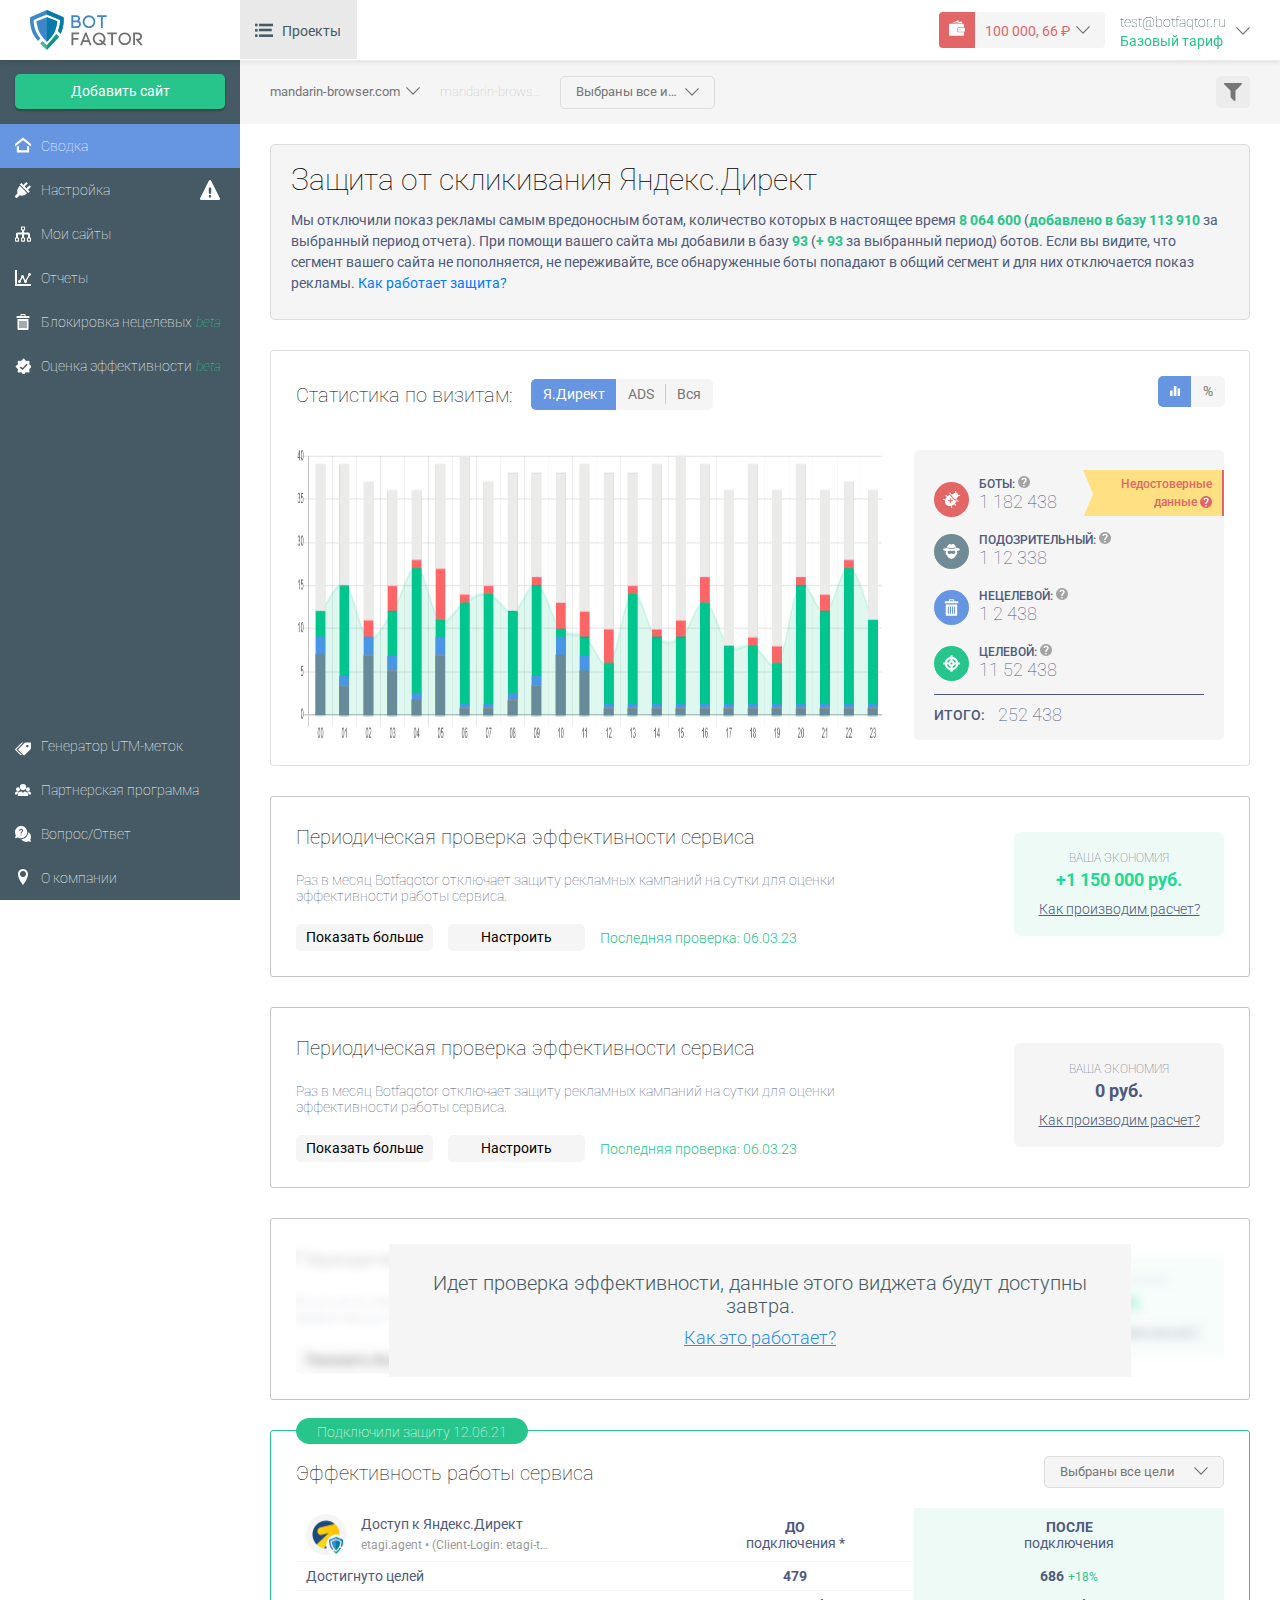
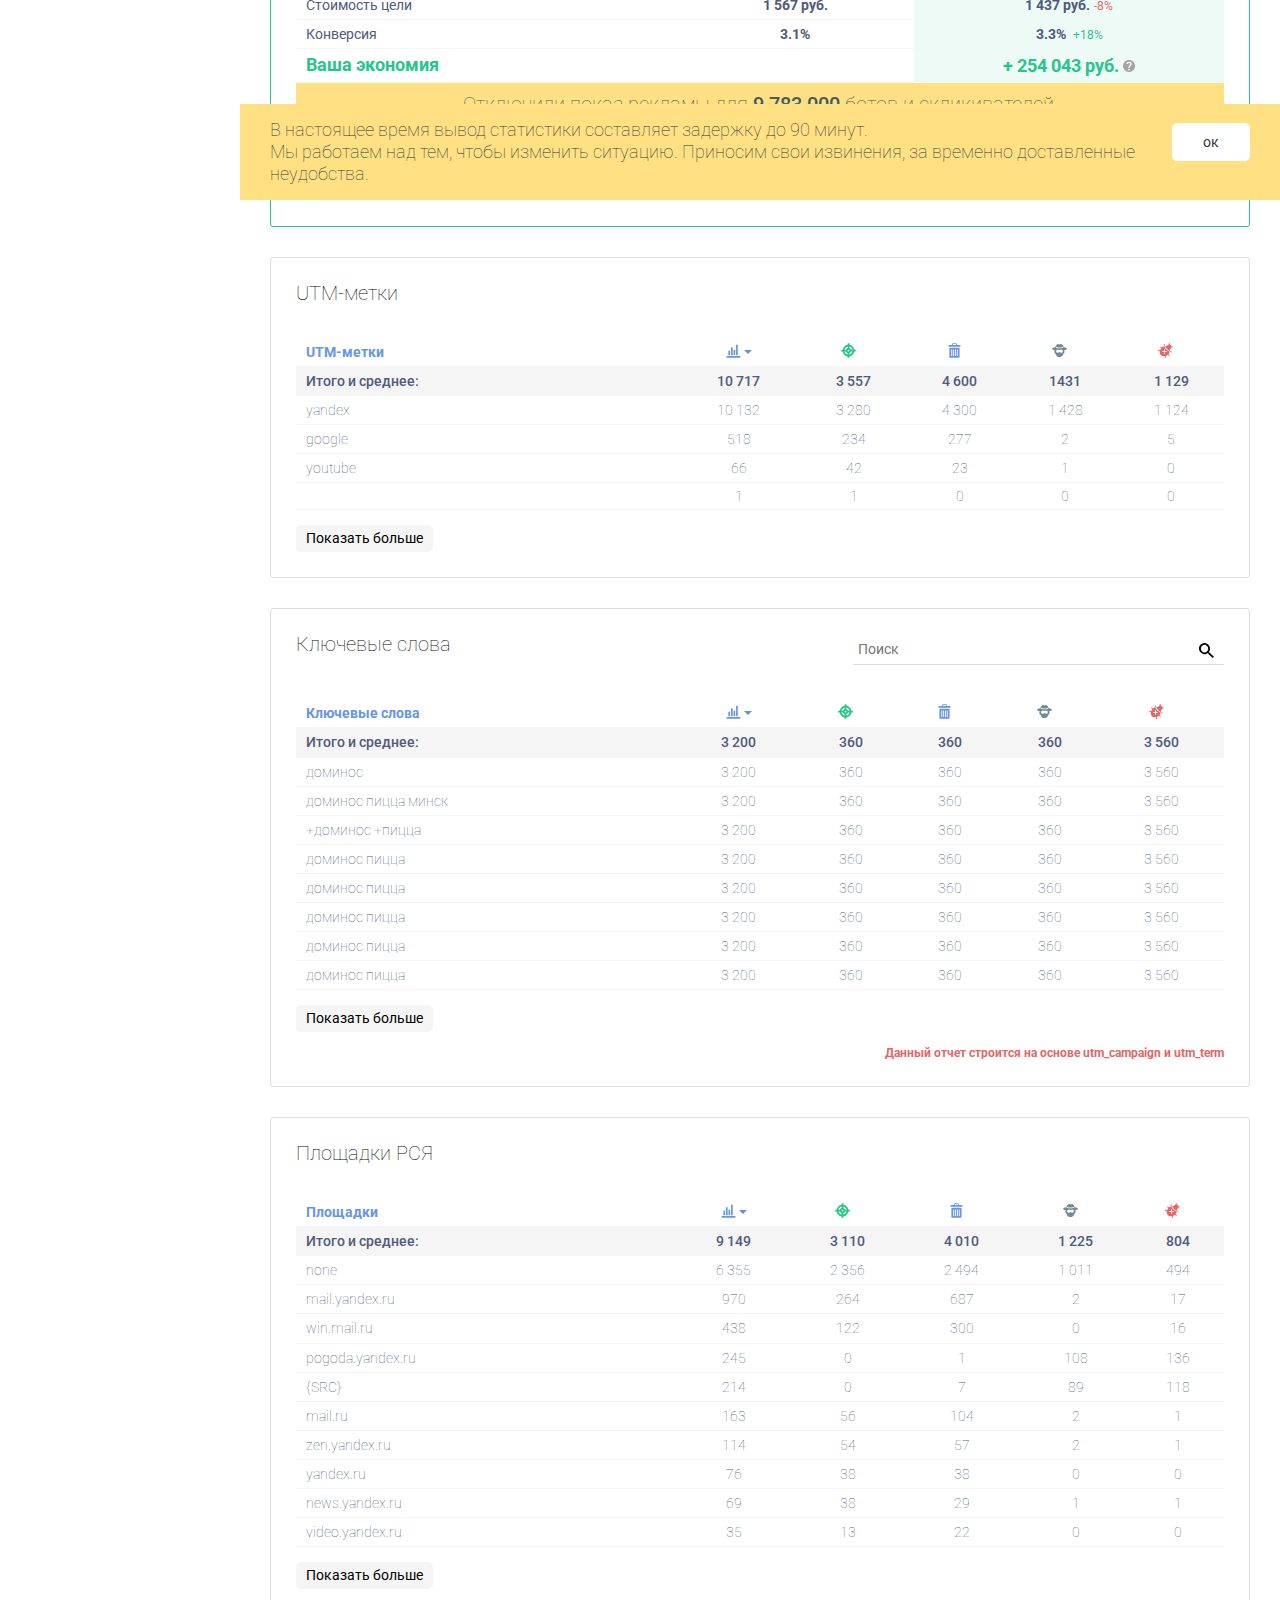
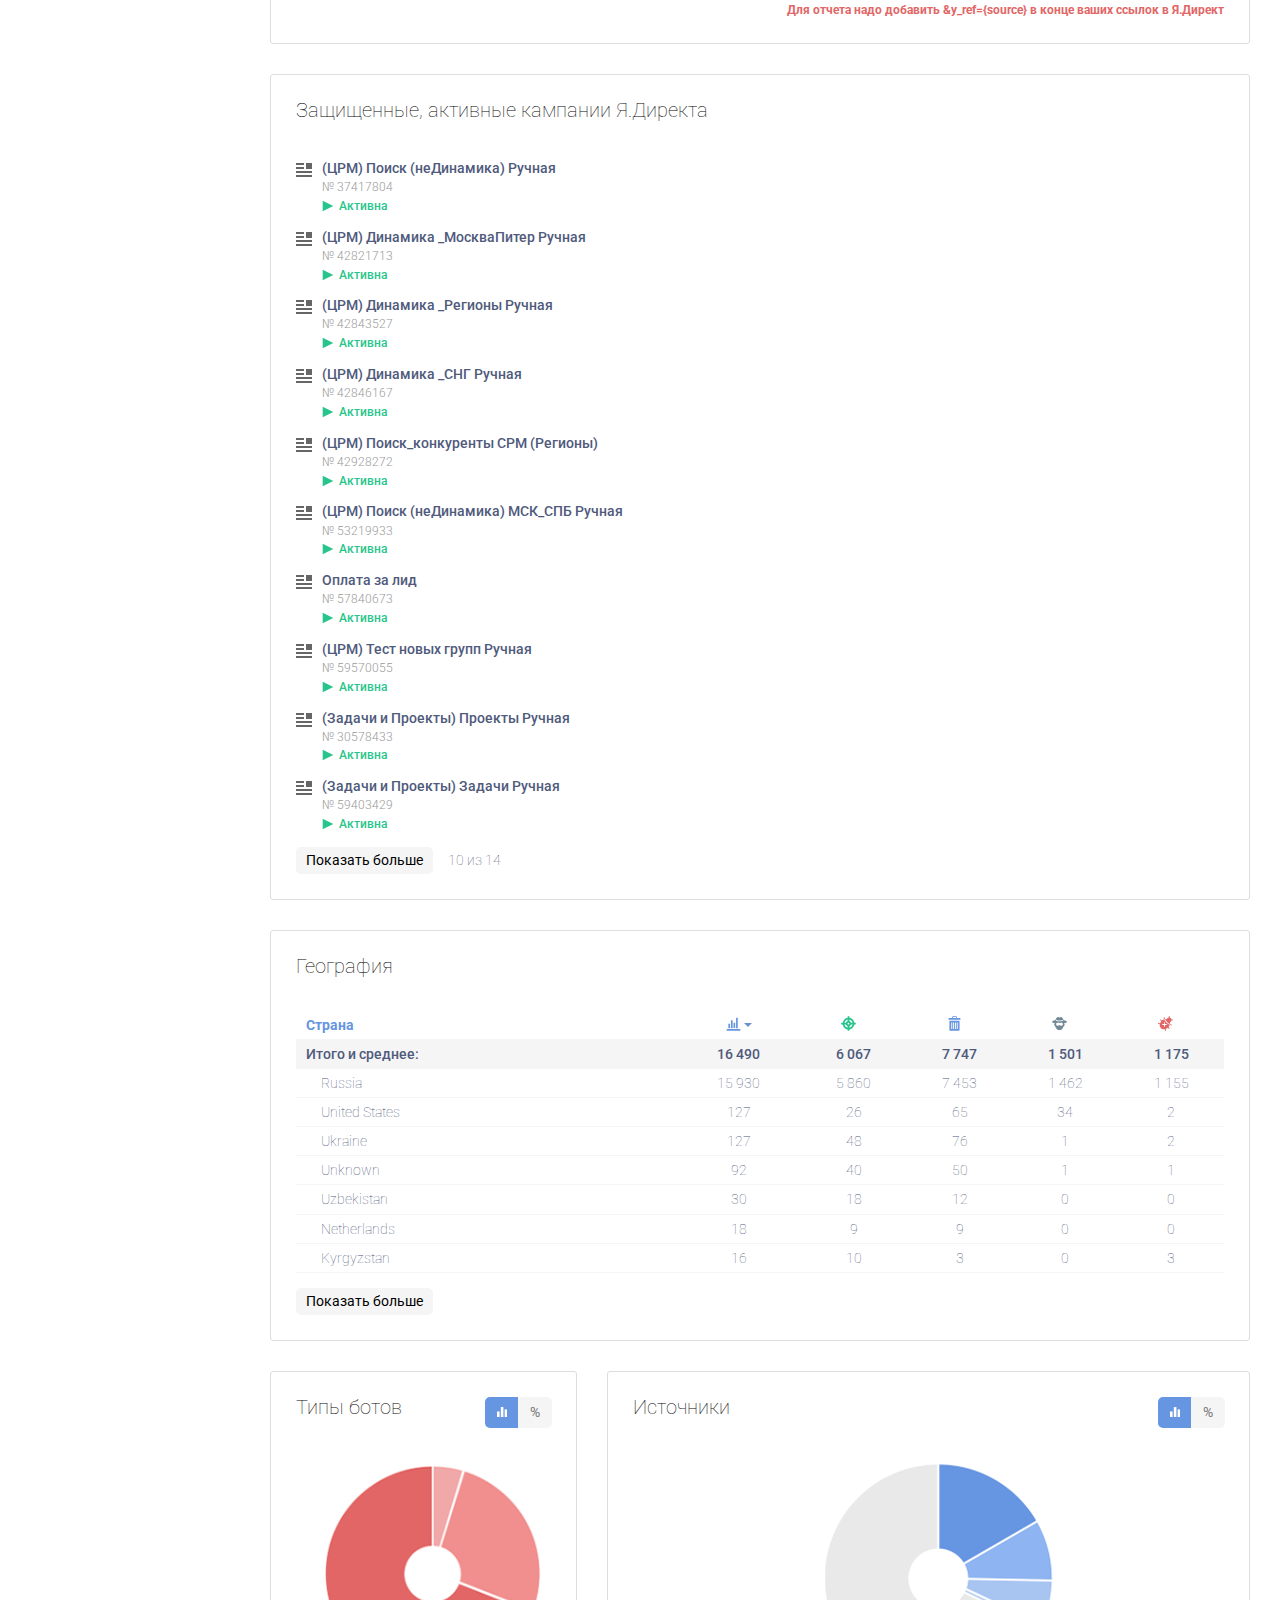
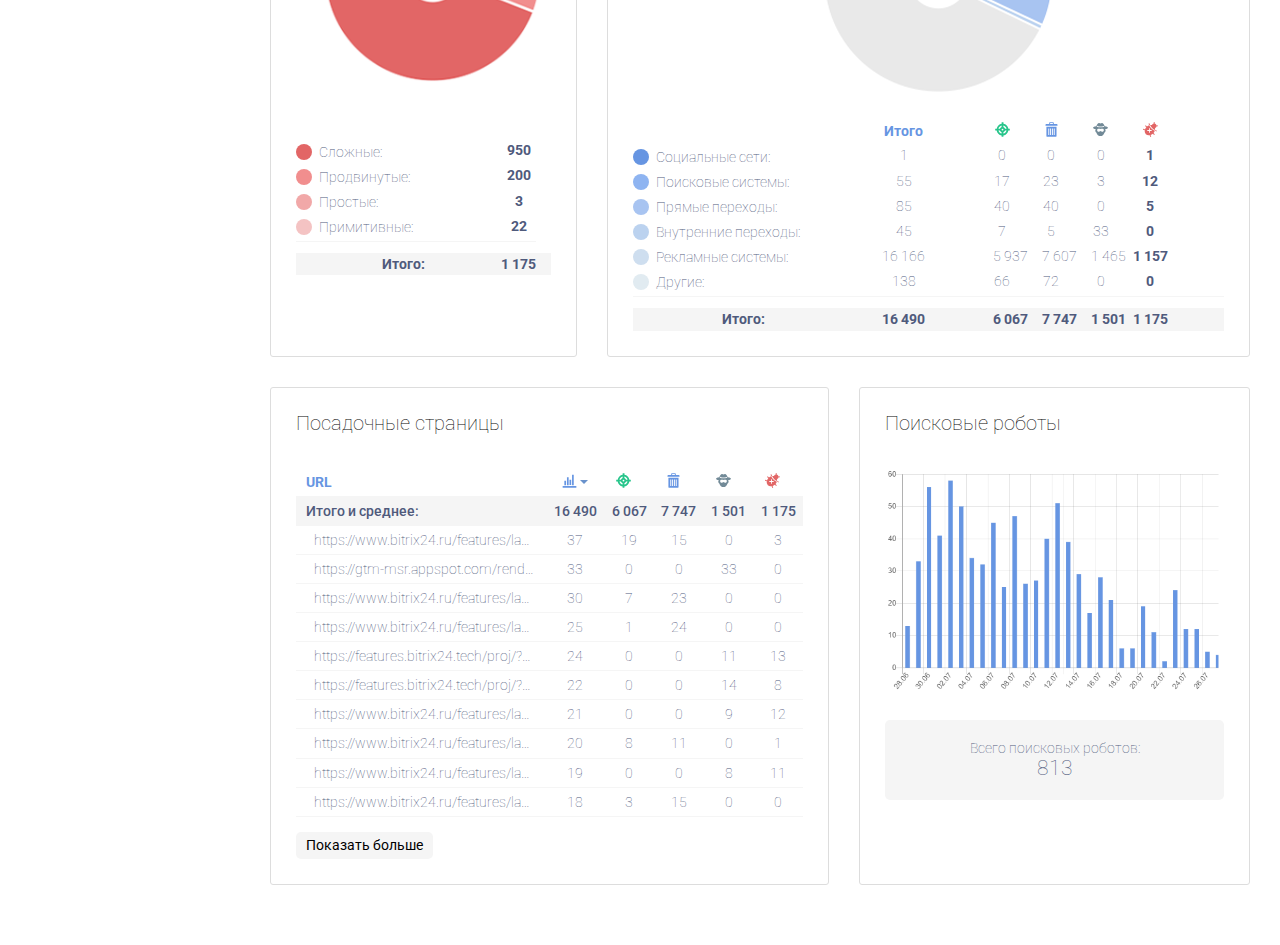
==== direct-metrica/index.html @ 51547d16 "first commit" ====
<!DOCTYPE html>
<html lang="ru">

<head>
    <meta charset="UTF-8">
    <meta name="viewport" content="width=device-width, initial-scale=1.0">
    <link rel="icon" type="image/x-icon" href="favicon.ico">
    <meta http-equiv="X-UA-Compatible" content="ie=edge">
    <title>botfaqtor.ru profile</title>
    <link rel="stylesheet" href="../css/bootstrap-grid.css">
    <link rel="stylesheet" href="../css/style.css">
</head>

<body>
    <!--header start-->
    <header class="profile">
        <div class="logo-brand-profile">
            <a href="index.html"><img src="../img/brand_botfaqtor.svg" alt="" class="img-fluid"></a>
        </div>
        <div class="nav-proj">
            <div class="mobi-nav-proj">
                <i class="ico-list"></i>
                <span>Проекты</span>
            </div>
            <ul class="items-proj">
                <li>
                    <a href="">
                        <img src="../img/blocking_blue.svg">
                        <span>Антибот для сайта</span>
                    </a>
                </li>
                <li class="active">
                    <a href="">
                        <img src="../img/direct_blue.svg">
                        <span>Защита Яндекс.Директ</span>
                    </a>
                </li>
                <li>
                    <a href="">
                        <img src="../img/ads_blue.svg">
                        <span>Защита Google Ads</span>
                    </a>
                </li>
                <li>
                    <a href="">
                        <img src="../img/link_blue.svg">
                        <span>Сокращение ссылок</span>
                    </a>
                </li>
                <li>
                    <a href="">
                        <img src="../img/antibanner_blue.svg">
                        <span>Защита баннера</span>
                    </a>
                </li>
            </ul>
        </div>
        <!-- 
<div class="action">
<span class="btn btn-transparent" style="text-transform: capitalize;"><i class="ico-person"></i>Войти</span>
<span class="btn btn-primary" style="text-transform: capitalize;">Регистрация</span>
</div>
-->
        <div class="block-balance-col none-balance">
            <div class="balance-content">
                <div class="ico-wallet"></div>
                <div class="sum-balance"><span>100 000, 66</span> ₽</div>
                <span class="ico-down-arr"></span>
            </div>
            <ul class="dropdown-content">
                <div class="popup_tail"></div>
                <li class="item-list">Пополнить счет</li>
                <li class="item-list">История операций</li>

                <li class="auto-pay-block">
                    <div class="row">
                        <div class="col">Автоплатёж <span class="text-red">выключен</span></div>
                        <div class="col"><button class="btn">Настроить</button></div>
                    </div>
                </li>
            </ul>
        </div>
        <div class="login-container d-inline-flex">
            <div class="login-container__info">
                <div class="person-content">
                    <span class="login">test@botfaqtor.ru</span>
                    <span class="balance">Базовый тариф
                    </span>
                </div>
                <span class="ico-down-arr"></span>
            </div>
            <ul class="dropdown-content">
                <div class="popup_tail"></div>
                <li class="item-list">Настройки</li>
                <li class="item-list">Выйти</li>
            </ul>
        </div>
        <div class="burg-menu">
            <span class="icon-hidden-menu"></span>
        </div>

    </header>
    <!--header end-->

    <!--sidebar start-->
    <div class="sidebar">

        <button class="btn-prof btn-green add-site">Добавить сайт</button>
        <div class="sidebar-menu-accordion">
            <ul>
                <li class="active">
                    <a href="index.html"><i class="ico8pl"></i>Сводка</a>
                </li>
                <li>
                    <a href="install_script.html"><i class="ico9pl"></i>Настройка <span class="menu-alert">
                            <i class="warn"></i>
                        </span></a>
                </li>
                <li>
                    <a href="mysites.html"><i class="ico10pl"></i>Мои сайты</a>
                </li>
                <li>
                    <a href="javascript: void(0);">
                        <i class="ico11pl"></i>Отчеты </a>
                    <ul class="sub-menu">
                        <li>
                            <a href="/direct/keywords/3861">
                                <i class="ico18pl"></i>Ключевые слова
                            </a>
                        </li>
                        <li>
                            <a href="/direct/platforms/3861">
                                <i class="ico17pl"></i>Площадки РСЯ <del> beta</del>
                            </a>
                        </li>

                        <li>
                            <a href="/direct/utmtags/3861">
                                <i class="ico13pl"></i>UTM-метки
                            </a>
                        </li>

                        <li>
                            <a href="/direct/sources/3861">
                                <i class="ico0pl"></i>Источники
                            </a>
                        </li>
                        <li>
                            <a href="/direct/typeofbots/3861">
                                <i class="ico1pl"></i>Типы ботов
                            </a>
                        </li>
                        <li>
                            <a href="/direct/landingpages/3861">
                                <i class="ico2pl"></i>Посадочные страницы
                            </a>
                        </li>
                        <li>
                            <a href="/direct/geography/3861">
                                <i class="ico3pl"></i>География
                            </a>
                        </li>
                    </ul>
                </li>
                <li>
                    <a href="/direct/untargeted-block/3583"><i class="inappr"></i>Блокировка нецелевых <del>
                            beta</del></a>
                </li>
                <li>
                    <a href=""><i class="convers"></i>Оценка эффективности <del>
                            beta</del></a>
                </li>
            </ul>
        </div>
        <div class="sidebar-menu-accordion pos-bottom">
            <ul>
                <li>
                    <a href=""><i class="ico13pl"></i>Генератор UTM-меток</a>
                </li>
                <li>
                    <a href="https://affiliate-program.botfaqtor.ru/">
                        <i class="ico16pl"></i>Партнерская программа</a>
                </li>
                <li>
                    <a href=""><i class="ico20pl"></i>Вопрос/Ответ</a>
                </li>
                <li>
                    <a href="contacts.html"><i class="ico6pl"></i>О компании</a>
                </li>
            </ul>
        </div>
    </div>
    <!--sidebar end-->

    <!--content start-->
    <div class="content">
        <div class="b-page__counter">
            <div class="container-filter">
                <div class="filter-toolbar">
                    <div class="site-web">
                        <div class="dropdown sitename">
                            <button class="dropbtn">
                                <span class="hidden-inp">
                                    mandarin-browser.com
                                </span>
                                <span class="ico-down-arr"></span>
                                <span class="tooltip tooltip-filter-right" data-balloon-length="medium"
                                    data-balloon-pos="down" data-balloon="Выберите страницу"><i
                                        class="ico-tips"></i></span>
                            </button>
                            <div class="popup_tail"></div>
                            <ul class="dropdown-content">
                                <li class="dropdown-search">
                                    <div class="form-control search-table">
                                        <input class="form-item" name="input-site" value="" type="text"
                                            placeholder="Поиск">
                                        <span class="icon-search"></span>
                                    </div>
                                </li>
                                <li class="item-list"><span class="filtrable"><label></label><img alt=""
                                            src="https://s2.googleusercontent.com/s2/favicons?domain_url=http://fotosuvenir46.ru/posuda/tarelki/tarelka-d-20-sm-kajomka-mramor">
                                        http://liveinternet.com</span></li>
                                <li class="item-list"><span class="filtrable"><label></label><img alt=""
                                            src="https://s2.googleusercontent.com/s2/favicons?domain_url=http://fotosuvenir46.ru/posuda/tarelki/tarelka-d-20-sm-kajomka-mramor">
                                        http://liveinternet.com</span></li>
                                <li class="item-list"><span class="filtrable"><label></label><img alt=""
                                            src="https://s2.googleusercontent.com/s2/favicons?domain_url=http://fotosuvenir46.ru/posuda/tarelki/tarelka-d-20-sm-kajomka-mramor">
                                        http://liveinternet.com</span></li>
                                <li class="item-list"><span class="filtrable"><label></label><img alt=""
                                            src="https://s2.googleusercontent.com/s2/favicons?domain_url=http://fotosuvenir46.ru/posuda/tarelki/tarelka-d-20-sm-kajomka-mramor">http://liveinternet.com</span>
                                </li>
                                <li class="item-list"><span class="filtrable"><label></label><img alt=""
                                            src="https://s2.googleusercontent.com/s2/favicons?domain_url=http://fotosuvenir46.ru/posuda/tarelki/tarelka-d-20-sm-kajomka-mramor">
                                        http://liveinternet.com</span></li>
                                <li class="item-list"><span class="filtrable"><label></label><img alt=""
                                            src="https://s2.googleusercontent.com/s2/favicons?domain_url=http://fotosuvenir46.ru/posuda/tarelki/tarelka-d-20-sm-kajomka-mramor">
                                        http://liveinternet.com</span></li>
                                <li class="item-list"><span class="filtrable"><label></label><img alt=""
                                            src="https://s2.googleusercontent.com/s2/favicons?domain_url=http://fotosuvenir46.ru/posuda/tarelki/tarelka-d-20-sm-kajomka-mramor">
                                        http://liveinternet.com</span></li>
                                <li class="item-list"><span class="filtrable"><label></label><img alt=""
                                            src="https://s2.googleusercontent.com/s2/favicons?domain_url=http://fotosuvenir46.ru/posuda/tarelki/tarelka-d-20-sm-kajomka-mramor">http://liveinternet.com</span>
                                </li>
                                <li class="item-list"><span class="filtrable"><label></label><img alt=""
                                            src="https://s2.googleusercontent.com/s2/favicons?domain_url=http://fotosuvenir46.ru/posuda/tarelki/tarelka-d-20-sm-kajomka-mramor">http://liveinternet.com</span>
                                </li>
                                <li class="item-list"><span class="filtrable"><label></label><img alt=""
                                            src="https://s2.googleusercontent.com/s2/favicons?domain_url=http://fotosuvenir46.ru/posuda/tarelki/tarelka-d-20-sm-kajomka-mramor">http://liveinternet.com</span>
                                </li>
                                <li class="item-list"><span class="filtrable"><label></label><img alt=""
                                            src="https://s2.googleusercontent.com/s2/favicons?domain_url=http://fotosuvenir46.ru/posuda/tarelki/tarelka-d-20-sm-kajomka-mramor">http://liveinternet.com</span>
                                </li>
                                <li class="preloader-container">
                                    <div class="preloader-css"> <span></span> <span></span> <span></span>
                                        <span></span>
                                        <span></span></div>
                                </li>
                            </ul>
                        </div>
                        <div class="url-site">mandarin-browser.com</div>
                        <div class="dropdown sourcesname">
                            <button class="dropbtn">
                                <span class="hidden-inp">Выбраны все источники</span>
                                <span class="ico-down-arr"></span>
                                <span class="tooltip tooltip-filter-right" data-balloon-length="medium"
                                    data-balloon-pos="down" data-balloon="Выберите источник посещений сайта ботами"><i
                                        class="ico-tips"></i></span>
                            </button>
                            <div class="block_tail">
                                <div class="popup_tail"></div>
                            </div>
                            <ul class="dropdown-content sources-f">
                                <li class="item-list">
                                    <span class="filtrable"
                                        style="align-items: flex-start;display: table-cell; vertical-align: middle;">
                                        <input type="checkbox"><label></label><i
                                            class="ico-sources sor-01"></i>Поисковые
                                        системы
                                    </span>
                                    <span class="count-item">158947</span>
                                </li>
                                <li class="item-list">
                                    <span class="filtrable"
                                        style="align-items: flex-start;display: table-cell; vertical-align: middle;">
                                        <input type="checkbox"><label></label><i class="ico-sources sor-02"></i>Прямые
                                        переходы
                                    </span>
                                    <span class="count-item">54180</span>
                                </li>
                                <li class="item-list">
                                    <span class="filtrable"
                                        style="align-items: flex-start;display: table-cell; vertical-align: middle;">
                                        <input type="checkbox"><label></label><i class="ico-sources sor-03"></i>Другие
                                    </span>
                                    <span class="count-item">32548</span>
                                </li>
                                <li class="item-list">
                                    <span class="filtrable"
                                        style="align-items: flex-start;display: table-cell; vertical-align: middle;">
                                        <input type="checkbox"><label></label><i
                                            class="ico-sources sor-04"></i>Внутренние
                                        переходы
                                    </span>
                                    <span class="count-item">7430</span>
                                </li>
                                <li class="item-list">
                                    <span class="filtrable"
                                        style="align-items: flex-start;display: table-cell; vertical-align: middle;">
                                        <input type="checkbox"><label></label><i
                                            class="ico-sources sor-05"></i>Социальные
                                        сети
                                    </span>
                                    <span class="count-item">123</span>
                                </li>
                            </ul>
                        </div>
                    </div>
                    <div class="site-web-filter">
                        <div class="popup_tail"></div>
                        <div class="dropdown cale-date">
                            <button class="dropbtn-date">
                                <span class="hidden-inp">11.04.18 - 20.04.18</span>
                                <span class="ico-cal"></span>
                                <span class="tooltip tooltip-filter-right" data-balloon-length="medium"
                                    data-balloon-pos="down" data-balloon="Выберите период даты"><i
                                        class="ico-tips"></i></span>
                            </button>
                        </div>
                        <div class="dropdown radio-buttons-wrapper-date">
                            <input type="radio" class="radio-button" name="typeButton1" id="todayButton" checked />
                            <label for="todayButton" style="width:21%;">Сегодня</label>
                            <input type="radio" class="radio-button" name="typeButton1" id="yesterdayButton" />
                            <label for="yesterdayButton" style="width:15%;">Вчера</label>
                            <input type="radio" class="radio-button" name="typeButton1" id="weekButton" />
                            <label for="weekButton" style="width:18%;">Неделя</label>
                            <input type="radio" class="radio-button" name="typeButton1" id="monthButton" />
                            <label for="monthButton" style="width:15%;">Месяц</label>
                            <input type="radio" class="radio-button" name="typeButton1" id="quarterButton" />
                            <label for="quarterButton" style="width:21%;">Квартал</label>
                            <input type="radio" class="radio-button" name="typeButton1" id="yearButton" />
                            <label for="yearButton" style="width:11%;">Год</label>
                            <span class="tooltip tooltip-filter-right" data-balloon-length="medium"
                                data-balloon-pos="down" data-balloon="Выберите за какой период показывать статистику"><i
                                    class="ico-tips"></i></span>
                        </div>
                        <div class="dropdown filter-date">
                            <button class="dropbtn-date">
                                <span class="hidden-inp">Сегодня</span>
                                <span class="ico-down-sd"></span>
                                <span class="tooltip tooltip-filter-right" data-balloon-length="medium"
                                    data-balloon-pos="down" data-balloon="Выберите период показа статистики"><i
                                        class="ico-tips"></i></span>
                            </button>
                            <ul class="dropdown-content sources-f">
                                <li class="item-list active">
                                    <span class="filtrable"
                                        style="align-items: flex-start;display: table-cell; vertical-align: middle;">
                                        Сегодня
                                    </span>
                                </li>
                                <li class="item-list">
                                    <span class="filtrable"
                                        style="align-items: flex-start;display: table-cell; vertical-align: middle;">
                                        Вчера
                                    </span>
                                </li>
                                <li class="item-list">
                                    <span class="filtrable"
                                        style="align-items: flex-start;display: table-cell; vertical-align: middle;">
                                        Неделя
                                    </span>
                                </li>
                                <li class="item-list">
                                    <span class="filtrable"
                                        style="align-items: flex-start;display: table-cell; vertical-align: middle;">
                                        Месяц
                                    </span>
                                </li>
                                <li class="item-list">
                                    <span class="filtrable"
                                        style="align-items: flex-start;display: table-cell; vertical-align: middle;">
                                        Квартал
                                    </span>
                                </li>
                                <li class="item-list">
                                    <span class="filtrable"
                                        style="align-items: flex-start;display: table-cell; vertical-align: middle;">
                                        Год
                                    </span>
                                </li>
                            </ul>
                        </div>
                    </div>
                </div>
            </div>
            <span class="filter-menu"><i class="ico-filter"></i></span>
        </div>
        <div class="container-fluid dashboard">
            <div class="widgets row">
                <div class="col-12">
                    <div class="alert-segment">
                        <h2>Защита от скликивания Яндекс.Директ</h2>
                        <p>Мы отключили показ рекламы самым вредоносным ботам, количество которых в настоящее время <strong numbers="">8&nbsp;064&nbsp;600</strong>
                            (<strong>добавлено в базу</strong> <strong numbers="">113&nbsp;910</strong> за выбранный
                            период отчета). При помощи вашего сайта мы добавили в базу
                            <strong numbers="">93</strong>
                            (<strong>+</strong> <strong numbers="">93</strong> за
                            выбранный период) ботов. Если
                            вы видите, что сегмент вашего сайта не пополняется, не переживайте, все обнаруженные боты попадают в общий сегмент
                            и
                            для
                            них отключается показ рекламы. <a href="https://botfaqtor.ru/blog/docs/how_it_works_yandex/" target="blink">Как
                              работает защита?</a>
                          </p>

                          
                    </div>
                </div>

                <div class="col-12 statistics">
                    <div class="widget-container ">
                        <div class="title-widget">
                            <div class="title-w2">
                                <span class="none-style-link">
                                    <span class="widget-title statS">Статистика по визитам:</span>
                                    <span class="tooltip tooltip-filter-right" data-balloon-length="medium"
                                        data-balloon-pos="down" data-balloon="Статистика трафика"><i
                                            class="ico-tips"></i></span>
                                </span>
                                <div class="radio-buttons-wrapper direct-stat">
                                    <input type="radio" class="radio-button" name="333" value="1" id="button3"
                                        checked="">
                                    <label for="button3">Я.Директ</label>
                                    <input type="radio" class="radio-button" name="333" value="1" id="button3">
                                    <label for="button3">ADS</label>
                                    <input type="radio" class="radio-button" name="333" value="2" id="button4">
                                    <label for="button4">Вся</label>
                                </div>
                            </div>

                            

                            
                            <div class="title-w2 d-flex justify-content-end">
                                <div class="radio-buttons-wrapper">
                                    <input type="radio" class="radio-button" name="radioButtonTest" value="1"
                                        id="button3" checked="">
                                    <label for="button3"><i class="ico-e6"></i></label>
                                    <input type="radio" class="radio-button" name="radioButtonTest" value="2"
                                        id="button4">
                                    <label for="button4">%</label>
                                </div>
                            </div>
                            
                        </div>
                        <div class="row">
                            <div class="col"><img src="../img/graphs_shtack.png" alt="" class="img-fluid"
                                    style="height: 100%;"></div>
                            <div class="col col-legnds">
                                <ul class="legends">

                                    <li class="bots-blocs">
                                        <span class="color-mark red"><i class="ico-bot"></i></span>
                                        <div class="legen-tit">
                                            <div>
                                                <span class="tit">Боты:</span>
                                                <span class="hint-icon__quest"
                                                    data-bem="Боты - это новые боты, которые ранее наш сервис не знал."></span>
                                                <strong>1 182 438</strong>
                                            </div>
                                        </div>
                                    </li>

                                    <li class="bloker-blocs">
                                        <div class="blocks-la info">
                                            <div class="legen-tit">
                                                <div>
                                                    <span class="tit">Недостоверные данные</span>
                                                    <span class="tooltip" data-balloon-length="medium" data-balloon-pos="down" data-balloon="У вас включены блокировки в сервисе «Антибот для сайта». Боты блокируются и добавляются в общий сегмент, для них скрывается показ рекламы, но статистику по всем обнаруженным ботам здесь вы не увидите. Перейдите в «Антибот для сайта» для просмотра статистики по заблокированным ботам."> <span class="hint-icon__quest"></span></span>
                                                </div>
                                            </div>
                                        </div>
                                    </li>

                                    <li>
                                        <span class="color-mark dark-gray"><i class="ico-spy"></i></span>
                                        <div class="legen-tit">
                                            <div>
                                                <span class="tit">Подозрительный:</span>
                                                <span class="hint-icon__quest" data-bem="Подозрительный трафик"></span>
                                                <strong>1 12 338</strong>
                                            </div>

                                        </div>
                                    </li>
                                    <li>
                                        <span class="color-mark blue"><i class="ico-nt"></i></span>
                                        <div class="legen-tit">
                                            <div>
                                                <span class="tit">Нецелевой:</span>
                                                <span class="hint-icon__quest"
                                                    data-bem="Пользователь провел на сайте <10 сек и не произвел никаких целевых действий."></span>
                                                <strong>1 2 438</strong>
                                            </div>
                                        </div>
                                    </li>
                                    <li>
                                        <span class="color-mark green"><i class="ico-ct"></i></span>
                                        <div class="legen-tit">
                                            <div>
                                                <span class="tit">Целевой:</span>
                                                <span class="hint-icon__quest"
                                                    data-bem="Заинтересованные пользователи."></span>
                                                <strong>11 52 438</strong>
                                            </div>

                                        </div>
                                    </li>

                                    <li class="total-stat">
                                        <div><strong>ИТОГО:</strong><strong>252 438</strong></div>
                                    </li>
                                </ul>
                            </div>
                        </div>
                    </div>
                </div>




                <!-- ds-pcheck start -->
                <div class="col-sm-12 col-md-12 strech periodic-check periodic-check--highlight conversion">
                    <div class="widget-container">
                        <div class="ds-pcheck">
                            <div class="ds-pcheck__wrapper">
                                <div class="ds-pcheck__content rotate-phone">
                                    <div class="ds-pcheck__row">
                                        <div class="ds__check-left">
                                            <div class="row title-widget">
                                                <div class="col">
                                                    <a href="#" class="ds-pcheck__title none-style-link">
                                                        <span class="widget-title istocS">
                                                            Периодическая проверка эффективности сервиса
                                                            <span class="tooltip tooltip-filter-right" data-balloon-length="medium"
                                                                data-balloon-pos="down" data-balloon="Периодическая проверка эффективности сервиса"><i
                                                                    class="ico-tips"></i>
                                                            </span>
                                                        </span>
                                                    </a>
                                                </div>
                                            </div>
                                            <div class="ds-pcheck__text">
                                                Раз в месяц Botfaqotor отключает защиту рекламных кампаний на сутки для оценки эффективности работы сервиса.
                                            </div>
                                            <div class="ds-pcheck__group">
                                                <div class="pagination justify-content-start align-items-center">
                                                    <button class="btn-prof btn-sm btn-gray">Показать больше</button>
                                                </div>
                                                <div class="pagination justify-content-start align-items-center">
                                                    <button class="btn-prof btn-sm btn-gray">Настроить</button>
                                                </div>
                                                <div class="ds-pcheck__lastcheck">
                                                    Последняя проверка: 06.03.23
                                                </div>
                                            </div>
                                        </div>
                                        <div class="ds-pcheck__right">
                                            <div class="ds-pcheck__info">
                                                <span>ВАША ЭКОНОМИЯ</span>
                                                <p>+1 150 000 руб.</p>
                                                <a href="#" class="ds-pcheck__how">
                                                    Как производим расчет?
                                                </a>
                                            </div>
                                        </div>
                                    </div>
                                </div>
                            </div>
                            <div class="row">
                                <div class="rotate-block"><img src="../img/rotate.svg" alt=""><span>Для просмотра таблицы
                                    поверните горизонтально ваше устройства</span></div>
                            </div>
                        </div>
                    </div>
                </div>
                <!-- ds-pcheck end -->


                <!-- ds-pcheck start -->
                <div class="col-sm-12 col-md-12 strech periodic-check conversion">
                    <div class="widget-container">
                        <div class="ds-pcheck">
                            <div class="ds-pcheck__wrapper">
                                <div class="ds-pcheck__content rotate-phone">
                                    <div class="ds-pcheck__row">
                                        <div class="ds__check-left">
                                            <div class="row title-widget">
                                                <div class="col">
                                                    <a href="#" class="ds-pcheck__title none-style-link">
                                                        <span class="widget-title istocS">
                                                            Периодическая проверка эффективности сервиса
                                                            <span class="tooltip tooltip-filter-right" data-balloon-length="medium"
                                                                data-balloon-pos="down" data-balloon="Периодическая проверка эффективности сервиса"><i
                                                                    class="ico-tips"></i>
                                                            </span>
                                                        </span>
                                                    </a>
                                                </div>
                                            </div>
                                            <div class="ds-pcheck__text">
                                                Раз в месяц Botfaqotor отключает защиту рекламных кампаний на сутки для оценки эффективности работы сервиса.
                                            </div>
                                            <div class="ds-pcheck__group">
                                                <div class="pagination justify-content-start align-items-center">
                                                    <button class="btn-prof btn-sm btn-gray">Показать больше</button>
                                                </div>
                                                <div class="pagination justify-content-start align-items-center">
                                                    <button class="btn-prof btn-sm btn-gray">Настроить</button>
                                                </div>
                                                <div class="ds-pcheck__lastcheck">
                                                    Последняя проверка: 06.03.23
                                                </div>
                                            </div>
                                        </div>
                                        <div class="ds-pcheck__right">
                                            <div class="ds-pcheck__info">
                                                <span>ВАША ЭКОНОМИЯ</span>
                                                <p>0 руб.</p>
                                                <a href="#" class="ds-pcheck__how">
                                                    Как производим расчет?
                                                </a>
                                            </div>
                                        </div>
                                    </div>
                                </div>
                            </div>
                            <div class="row">
                                <div class="rotate-block"><img src="../img/rotate.svg" alt=""><span>Для просмотра таблицы
                                    поверните горизонтально ваше устройства</span></div>
                            </div>
                        </div>
                    </div>
                </div>
                <!-- ds-pcheck end -->



                <!-- ds-pcheck start -->
                <div class="col-sm-12 col-md-12 strech periodic-check periodic-check--notyet periodic-check--highlight conversion">
                    <div class="widget-container">
                        <div class="ds-pcheck">
                            <div class="ds-pcheck__wrapper">
                                <div class="ds-pcheck__notyetblock">
                                    <div class="ds-pcheck__notyetblock__title">
                                        Идет проверка эффективности, данные этого виджета будут доступны завтра.
                                    </div>
                                    <a href="#" class="ds-pcheck__notyetblock__how">
                                        Как это работает?
                                    </a>
                                </div>
                                <div class="ds-pcheck__content rotate-phone">
                                    <div class="ds-pcheck__row">
                                        <div class="ds__check-left">
                                            <div class="row title-widget">
                                                <div class="col">
                                                    <a href="#" class="ds-pcheck__title none-style-link">
                                                        <span class="widget-title istocS">
                                                            Периодическая проверка эффективности сервиса
                                                            <span class="tooltip tooltip-filter-right" data-balloon-length="medium"
                                                                data-balloon-pos="down" data-balloon="Периодическая проверка эффективности сервиса"><i
                                                                    class="ico-tips"></i>
                                                            </span>
                                                        </span>
                                                    </a>
                                                </div>
                                            </div>
                                            <div class="ds-pcheck__text">
                                                Раз в месяц Botfaqotor отключает защиту рекламных кампаний на сутки для оценки эффективности работы сервиса.
                                            </div>
                                            <div class="ds-pcheck__group">
                                                <div class="pagination justify-content-start align-items-center">
                                                    <button class="btn-prof btn-sm btn-gray">Показать больше</button>
                                                </div>
                                                <div class="pagination justify-content-start align-items-center">
                                                    <button class="btn-prof btn-sm btn-gray">Настроить</button>
                                                </div>
                                                <div class="ds-pcheck__lastcheck">
                                                    Последняя проверка: 06.03.23
                                                </div>
                                            </div>
                                        </div>
                                        <div class="ds-pcheck__right">
                                            <div class="ds-pcheck__info">
                                                <span>ВАША ЭКОНОМИЯ</span>
                                                <p>0 руб.</p>
                                                <a href="#" class="ds-pcheck__how">
                                                    Как производим расчет?
                                                </a>
                                            </div>
                                        </div>
                                    </div>
                                </div>
                            </div>
                            <div class="row">
                                <div class="rotate-block"><img src="../img/rotate.svg" alt=""><span>Для просмотра таблицы
                                    поверните горизонтально ваше устройства</span></div>
                            </div>
                        </div>
                    </div>
                </div>
                <!-- ds-pcheck end -->








                <!-- Conversion start -->
                <div class="col-sm-12 col-md-6 conversion">
                    <div class="widget-container ">
                        <div class="date-creat">Подключили защиту 12.06.21</div>
                        <div class="row title-widget">
                            

                            <div class="col">
                                <a class="none-style-link" href="">
                                    <span class="widget-title geoS">Эффективность работы сервиса</span>
                                    <span class="tooltip tooltip-filter-right" data-balloon-length="medium"
                                        data-balloon-pos="down" data-balloon="Эффективность работы сервиса"><i
                                            class="ico-tips"></i>
                                    </span>
                                </a>
                            </div>
                            <div class="col-auto">
                                <div class="dropdown targetname">
                                    <button class="dropbtn">
                                        <span class="hidden-inp">Выбраны все цели</span>
                                        <span class="ico-down-arr"></span>
                                        <span class="tooltip tooltip-filter-right" data-balloon-length="medium"
                                            data-balloon-pos="down" data-balloon="Выберите цели"><i
                                                class="ico-tips"></i></span>
                                    </button>

                                    <div class="block_tail">
                                        <div class="popup_tail"></div>
                                    </div>
                                    <ul class="dropdown-content" id="website-dropdown">
                                        <li class="dropdown-search" nothidecombodropdown=""></li>

                                        <li class="item-list" title="Все цели">
                                            <span class="filtrable"
                                                style="align-items: flex-start;display: table-cell; vertical-align: middle;"><label></label>Все
                                                цели</span>
                                        </li>

                                        <li class="item-list" title="Заявка по новостройкам">
                                            <span class="filtrable"
                                                style="align-items: flex-start;display: table-cell; vertical-align: middle;"><label></label>Заявка
                                                по новостройкам</span>
                                        </li>

                                        <li class="item-list" title="Уникальный звонок">
                                            <span class="filtrable"
                                                style="align-items: flex-start;display: table-cell; vertical-align: middle;"><label></label>Уникальный
                                                звонок</span>
                                        </li>

                                        <li class="item-list" title="Уникально-целевой звонок">
                                            <span class="filtrable"
                                                style="align-items: flex-start;display: table-cell; vertical-align: middle;"><label></label>Уникально-целевой
                                                звонок</span>
                                        </li>

                                        <li class="item-list" title="Целевой звонок">
                                            <span class="filtrable"
                                                style="align-items: flex-start;display: table-cell; vertical-align: middle;"><label></label>Целевой
                                                звонок</span>
                                        </li>

                                        <li class="item-list" title="Заявка на подбор недвижимости">
                                            <span class="filtrable"
                                                style="align-items: flex-start;display: table-cell; vertical-align: middle;"><label></label>Заявка
                                                на подбор недвижимости</span>
                                        </li>

                                        <li class="item-list" title="Обратная связь">
                                            <span class="filtrable"
                                                style="align-items: flex-start;display: table-cell; vertical-align: middle;"><label></label>Обратная
                                                связь</span>
                                        </li>

                                        <li class="item-list" title="Заявка на ипотеку / общая">
                                            <span class="filtrable"
                                                style="align-items: flex-start;display: table-cell; vertical-align: middle;"><label></label>Заявка
                                                на ипотеку / общая</span>
                                        </li>

                                        <li class="item-list" title="Заявка по вторичному жилью">
                                            <span class="filtrable"
                                                style="align-items: flex-start;display: table-cell; vertical-align: middle;"><label></label>Заявка
                                                по вторичному жилью</span>
                                        </li>

                                        <li class="item-list" title="Заявка на покупку загородной недвижимости">
                                            <span class="filtrable"
                                                style="align-items: flex-start;display: table-cell; vertical-align: middle;"><label></label>Заявка
                                                на покупку загородной недвижимости</span>
                                        </li>

                                        <li class="item-list" title="">
                                            <span class="filtrable"
                                                style="align-items: flex-start;display: table-cell; vertical-align: middle;"><label></label>Заявка
                                                на аренду загородной недвижимости</span>
                                        </li>

                                        <li class="item-list" title="">
                                            <span class="filtrable"
                                                style="align-items: flex-start;display: table-cell; vertical-align: middle;"><label></label>Заявка
                                                на аренду вторичного жилья (снять)</span>
                                        </li>

                                        <li class="item-list" title="">
                                            <span class="filtrable"
                                                style="align-items: flex-start;display: table-cell; vertical-align: middle;"><label></label>Заявка
                                                на сдачу в аренду вторичного жилья (сдать)</span>
                                        </li>

                                        <li class="item-list" title="">
                                            <span class="filtrable"
                                                style="align-items: flex-start;display: table-cell; vertical-align: middle;"><label></label>Заявка
                                                на покупку коммерческой недвижимости</span>
                                        </li>

                                        <li class="item-list" title="">
                                            <span class="filtrable"
                                                style="align-items: flex-start;display: table-cell; vertical-align: middle;"><label></label>Заявка
                                                на аренду коммерческой недвижимости (снять)</span>
                                        </li>

                                        <li class="item-list" title="">
                                            <span class="filtrable"
                                                style="align-items: flex-start;display: table-cell; vertical-align: middle;"><label></label>Заявка
                                                на аналитику</span>
                                        </li>

                                        <li class="item-list" title="">
                                            <span class="filtrable"
                                                style="align-items: flex-start;display: table-cell; vertical-align: middle;"><label></label>Заявка
                                                на встречную сделку по продаже-покупке квартиры</span>
                                        </li>

                                        <li class="item-list" title="">
                                            <span class="filtrable"
                                                style="align-items: flex-start;display: table-cell; vertical-align: middle;"><label></label>Заявка
                                                на оценку имущества</span>
                                        </li>

                                        <li class="item-list" title="">
                                            <span class="filtrable"
                                                style="align-items: flex-start;display: table-cell; vertical-align: middle;"><label></label>Заявка
                                                на страхование недвижимости</span>
                                        </li>

                                        <li class="item-list" title="">
                                            <span class="filtrable"
                                                style="align-items: flex-start;display: table-cell; vertical-align: middle;"><label></label>Заявка
                                                на электронную регистрацию права собственности</span>
                                        </li>

                                        <li class="item-list" title="">
                                            <span class="filtrable"
                                                style="align-items: flex-start;display: table-cell; vertical-align: middle;"><label></label>Работа
                                                / откликнуться на вакансию</span>
                                        </li>

                                        <li class="item-list" title="">
                                            <span class="filtrable"
                                                style="align-items: flex-start;display: table-cell; vertical-align: middle;"><label></label>МВС
                                                / Тап по номеру для звонка</span>
                                        </li>

                                        <li class="item-list" title="">
                                            <span class="filtrable"
                                                style="align-items: flex-start;display: table-cell; vertical-align: middle;"><label></label>МВС
                                                панель / позвонить</span>
                                        </li>

                                        <li class="item-list" title="">
                                            <span class="filtrable"
                                                style="align-items: flex-start;display: table-cell; vertical-align: middle;"><label></label>МВС
                                                панель / заявка</span>
                                        </li>

                                        <li class="item-list" title="">
                                            <span class="filtrable"
                                                style="align-items: flex-start;display: table-cell; vertical-align: middle;"><label></label>Заявка
                                                на продажу по вторичному жилью</span>
                                        </li>

                                        <li class="item-list" title="">
                                            <span class="filtrable"
                                                style="align-items: flex-start;display: table-cell; vertical-align: middle;"><label></label>Заявка
                                                на продажу загородной недвижимости</span>
                                        </li>

                                        <li class="item-list" title="">
                                            <span class="filtrable"
                                                style="align-items: flex-start;display: table-cell; vertical-align: middle;"><label></label>Заявка
                                                на продажу коммерческой недвижимости</span>
                                        </li>

                                        <li class="item-list" title="">
                                            <span class="filtrable"
                                                style="align-items: flex-start;display: table-cell; vertical-align: middle;"><label></label>Заявка
                                                на продажу недвижимости</span>
                                        </li>

                                        <li class="item-list" title="">
                                            <span class="filtrable"
                                                style="align-items: flex-start;display: table-cell; vertical-align: middle;"><label></label>Заявка
                                                на сдачу в аренду недвижимости</span>
                                        </li>

                                        <li class="item-list" title="">
                                            <span class="filtrable"
                                                style="align-items: flex-start;display: table-cell; vertical-align: middle;"><label></label>Заявка
                                                на аренду недвижимости (снять)</span>
                                        </li>

                                        <li class="item-list" title="">
                                            <span class="filtrable"
                                                style="align-items: flex-start;display: table-cell; vertical-align: middle;"><label></label>Звонок
                                                Callibri</span>
                                        </li>

                                        <li class="item-list" title="">
                                            <span class="filtrable"
                                                style="align-items: flex-start;display: table-cell; vertical-align: middle;"><label></label>Общая
                                                (все лиды)</span>
                                        </li>

                                        <li class="item-list" title="">
                                            <span class="filtrable"
                                                style="align-items: flex-start;display: table-cell; vertical-align: middle;"><label></label>Карта
                                                / обвести область</span>
                                        </li>

                                        <li class="item-list" title="">
                                            <span class="filtrable"
                                                style="align-items: flex-start;display: table-cell; vertical-align: middle;"><label></label>Расширенный
                                                фильтр / применен</span>
                                        </li>

                                        <li class="item-list" title="">
                                            <span class="filtrable"
                                                style="align-items: flex-start;display: table-cell; vertical-align: middle;"><label></label>Расширенный
                                                фильтр / закрыт</span>
                                        </li>

                                        <li class="item-list" title="">
                                            <span class="filtrable"
                                                style="align-items: flex-start;display: table-cell; vertical-align: middle;"><label></label>Связаться
                                                с риэлтором (выдача) / заявка</span>
                                        </li>

                                        <li class="item-list" title="">
                                            <span class="filtrable"
                                                style="align-items: flex-start;display: table-cell; vertical-align: middle;"><label></label>Номер
                                                телефона / показать</span>
                                        </li>

                                        <li class="item-list" title="">
                                            <span class="filtrable"
                                                style="align-items: flex-start;display: table-cell; vertical-align: middle;"><label></label>Заявка
                                                по франшизе</span>
                                        </li>

                                        <li class="item-list" title="">
                                            <span class="filtrable"
                                                style="align-items: flex-start;display: table-cell; vertical-align: middle;"><label></label>ЛК
                                                / Регистрация</span>
                                        </li>

                                        <li class="item-list" title="">
                                            <span class="filtrable"
                                                style="align-items: flex-start;display: table-cell; vertical-align: middle;"><label></label>ЛК
                                                / Авторизация</span>
                                        </li>

                                        <li class="item-list" title="">
                                            <span class="filtrable"
                                                style="align-items: flex-start;display: table-cell; vertical-align: middle;"><label></label>Объект
                                                / просмотр вкладки 3D-туры</span>
                                        </li>

                                        <li class="item-list" title="">
                                            <span class="filtrable"
                                                style="align-items: flex-start;display: table-cell; vertical-align: middle;"><label></label>Объект
                                                / просмотр вкладки Планировки</span>
                                        </li>

                                        <li class="item-list" title="">
                                            <span class="filtrable"
                                                style="align-items: flex-start;display: table-cell; vertical-align: middle;"><label></label>Объект
                                                / просмотр вкладки 3D-планировки</span>
                                        </li>

                                        <li class="item-list" title="">
                                            <span class="filtrable"
                                                style="align-items: flex-start;display: table-cell; vertical-align: middle;"><label></label>Объект
                                                / просмотр вкладки Виды района</span>
                                        </li>

                                        <li class="item-list" title="">
                                            <span class="filtrable"
                                                style="align-items: flex-start;display: table-cell; vertical-align: middle;"><label></label>Объект
                                                / просмотр вкладки Видео</span>
                                        </li>

                                        <li class="item-list" title="">
                                            <span class="filtrable"
                                                style="align-items: flex-start;display: table-cell; vertical-align: middle;"><label></label>Объект
                                                / просмотр вкладки Карта</span>
                                        </li>

                                        <li class="item-list" title="">
                                            <span class="filtrable"
                                                style="align-items: flex-start;display: table-cell; vertical-align: middle;"><label></label>Выдача
                                                / Изменение ширины карты</span>
                                        </li>

                                        <li class="item-list" title="">
                                            <span class="filtrable"
                                                style="align-items: flex-start;display: table-cell; vertical-align: middle;"><label></label>Взаимодействие
                                                c картой</span>
                                        </li>

                                        <li class="item-list" title="">
                                            <span class="filtrable"
                                                style="align-items: flex-start;display: table-cell; vertical-align: middle;"><label></label>Объект
                                                / Поделиться</span>
                                        </li>

                                        <li class="item-list" title="">
                                            <span class="filtrable"
                                                style="align-items: flex-start;display: table-cell; vertical-align: middle;"><label></label>МП
                                                / Заявка на ссылку по SMS</span>
                                        </li>

                                        <li class="item-list" title="">
                                            <span class="filtrable"
                                                style="align-items: flex-start;display: table-cell; vertical-align: middle;"><label></label>Заявка
                                                на покупку гаража</span>
                                        </li>

                                        <li class="item-list" title="">
                                            <span class="filtrable"
                                                style="align-items: flex-start;display: table-cell; vertical-align: middle;"><label></label>Ошибка
                                                404</span>
                                        </li>

                                        <li class="item-list" title="">
                                            <span class="filtrable"
                                                style="align-items: flex-start;display: table-cell; vertical-align: middle;"><label></label>Ошибка
                                                500</span>
                                        </li>

                                        <li class="item-list" title="">
                                            <span class="filtrable"
                                                style="align-items: flex-start;display: table-cell; vertical-align: middle;"><label></label>Выдача
                                                / Взаимодействие со строкой поиска</span>
                                        </li>

                                        <li class="item-list" title="">
                                            <span class="filtrable"
                                                style="align-items: flex-start;display: table-cell; vertical-align: middle;"><label></label>Клик
                                                по объекту в выдаче</span>
                                        </li>

                                        <li class="item-list" title="">
                                            <span class="filtrable"
                                                style="align-items: flex-start;display: table-cell; vertical-align: middle;"><label></label>Взаимодействие
                                                с подборщиком ипотечных программ</span>
                                        </li>

                                        <li class="item-list" title="">
                                            <span class="filtrable"
                                                style="align-items: flex-start;display: table-cell; vertical-align: middle;"><label></label>Переключение
                                                фотографии объекта в выдаче</span>
                                        </li>

                                        <li class="item-list" title="">
                                            <span class="filtrable"
                                                style="align-items: flex-start;display: table-cell; vertical-align: middle;"><label></label>Просмотр
                                                инфы об объекте на карте</span>
                                        </li>

                                        <li class="item-list" title="">
                                            <span class="filtrable"
                                                style="align-items: flex-start;display: table-cell; vertical-align: middle;"><label></label>Кнопка
                                                Избранное</span>
                                        </li>

                                        <li class="item-list" title="">
                                            <span class="filtrable"
                                                style="align-items: flex-start;display: table-cell; vertical-align: middle;"><label></label>Кнопка
                                                К сравнению</span>
                                        </li>

                                        <li class="item-list" title="">
                                            <span class="filtrable"
                                                style="align-items: flex-start;display: table-cell; vertical-align: middle;"><label></label>ЛК
                                                / Записаться на просмотр</span>
                                        </li>

                                        <li class="item-list" title="">
                                            <span class="filtrable"
                                                style="align-items: flex-start;display: table-cell; vertical-align: middle;"><label></label>Продолжить
                                                сохраненный поиск</span>
                                        </li>

                                        <li class="item-list" title="">
                                            <span class="filtrable"
                                                style="align-items: flex-start;display: table-cell; vertical-align: middle;"><label></label>ЛК
                                                / Переход к объекту</span>
                                        </li>

                                        <li class="item-list" title="">
                                            <span class="filtrable"
                                                style="align-items: flex-start;display: table-cell; vertical-align: middle;"><label></label>Объект
                                                / три клика на карте</span>
                                        </li>

                                        <li class="item-list" title="">
                                            <span class="filtrable"
                                                style="align-items: flex-start;display: table-cell; vertical-align: middle;"><label></label>ЖК
                                                / Взаимодействие с шахматкой</span>
                                        </li>

                                        <li class="item-list" title="">
                                            <span class="filtrable"
                                                style="align-items: flex-start;display: table-cell; vertical-align: middle;"><label></label>ЖК
                                                / Просмотр объекта</span>
                                        </li>

                                        <li class="item-list" title="">
                                            <span class="filtrable"
                                                style="align-items: flex-start;display: table-cell; vertical-align: middle;"><label></label>ЖК
                                                / Взаимодействие с мультислайдером</span>
                                        </li>

                                        <li class="item-list" title="">
                                            <span class="filtrable"
                                                style="align-items: flex-start;display: table-cell; vertical-align: middle;"><label></label>Объект
                                                / просмотр Фото</span>
                                        </li>

                                        <li class="item-list" title="">
                                            <span class="filtrable"
                                                style="align-items: flex-start;display: table-cell; vertical-align: middle;"><label></label>ЖК
                                                / ГП</span>
                                        </li>

                                        <li class="item-list" title="">
                                            <span class="filtrable"
                                                style="align-items: flex-start;display: table-cell; vertical-align: middle;"><label></label>Выдача
                                                / Ничего не найдено</span>
                                        </li>

                                        <li class="item-list" title="">
                                            <span class="filtrable"
                                                style="align-items: flex-start;display: table-cell; vertical-align: middle;"><label></label>Выдача
                                                / Клик по объекту Блока Вы ранее смотрели</span>
                                        </li>

                                        <li class="item-list" title="">
                                            <span class="filtrable"
                                                style="align-items: flex-start;display: table-cell; vertical-align: middle;"><label></label>Было
                                                взаимодействие пользователя со страницей</span>
                                        </li>

                                        <li class="item-list" title="">
                                            <span class="filtrable"
                                                style="align-items: flex-start;display: table-cell; vertical-align: middle;"><label></label>Выдача
                                                / Ввод в строку поиска</span>
                                        </li>

                                        <li class="item-list" title="">
                                            <span class="filtrable"
                                                style="align-items: flex-start;display: table-cell; vertical-align: middle;"><label></label>Новый
                                                объект аренды / Взаимодействие с новым мультислайдером</span>
                                        </li>

                                        <li class="item-list" title="">
                                            <span class="filtrable"
                                                style="align-items: flex-start;display: table-cell; vertical-align: middle;"><label></label>Новый
                                                объект загородной / Взаимодействие с новым мультислайдером</span>
                                        </li>

                                        <li class="item-list" title="">
                                            <span class="filtrable"
                                                style="align-items: flex-start;display: table-cell; vertical-align: middle;"><label></label>ЖК
                                                / ГП на карте Подобрать квартиру</span>
                                        </li>

                                        <li class="item-list" title="">
                                            <span class="filtrable"
                                                style="align-items: flex-start;display: table-cell; vertical-align: middle;"><label></label>Просмотр
                                                страницы /franch/ и вложенных</span>
                                        </li>

                                        <li class="item-list" title="">
                                            <span class="filtrable"
                                                style="align-items: flex-start;display: table-cell; vertical-align: middle;"><label></label>Использование
                                                чата</span>
                                        </li>

                                        <li class="item-list" title="">
                                            <span class="filtrable"
                                                style="align-items: flex-start;display: table-cell; vertical-align: middle;"><label></label>МВС
                                                / Тап по общему номеру для звонка</span>
                                        </li>

                                        <li class="item-list" title="">
                                            <span class="filtrable"
                                                style="align-items: flex-start;display: table-cell; vertical-align: middle;"><label></label>Звонки
                                                с Д Контекст//Динамика</span>
                                        </li>

                                        <li class="item-list" title="">
                                            <span class="filtrable"
                                                style="align-items: flex-start;display: table-cell; vertical-align: middle;"><label></label>Номер
                                                телефона общий / показать</span>
                                        </li>

                                        <li class="item-list" title="">
                                            <span class="filtrable"
                                                style="align-items: flex-start;display: table-cell; vertical-align: middle;"><label></label>ЛК
                                                / Взаимодействие с виджетом Аренда</span>
                                        </li>

                                        <li class="item-list" title="">
                                            <span class="filtrable"
                                                style="align-items: flex-start;display: table-cell; vertical-align: middle;"><label></label>Клик
                                                по вкладкам основного меню</span>
                                        </li>

                                        <li class="item-list" title="">
                                            <span class="filtrable"
                                                style="align-items: flex-start;display: table-cell; vertical-align: middle;"><label></label>Клик
                                                по вкладкам сделок</span>
                                        </li>

                                        <li class="item-list" title="">
                                            <span class="filtrable"
                                                style="align-items: flex-start;display: table-cell; vertical-align: middle;"><label></label>Клик
                                                по типам недвижимости в поисковике</span>
                                        </li>

                                        <li class="item-list" title="">
                                            <span class="filtrable"
                                                style="align-items: flex-start;display: table-cell; vertical-align: middle;"><label></label>Ипотека
                                                анкета / Отправить</span>
                                        </li>

                                        <li class="item-list" title="">
                                            <span class="filtrable"
                                                style="align-items: flex-start;display: table-cell; vertical-align: middle;"><label></label>Чат
                                                / активное приглашение</span>
                                        </li>

                                        <li class="item-list" title="">
                                            <span class="filtrable"
                                                style="align-items: flex-start;display: table-cell; vertical-align: middle;"><label></label>Закрытие
                                                чата</span>
                                        </li>

                                        <li class="item-list" title="">
                                            <span class="filtrable"
                                                style="align-items: flex-start;display: table-cell; vertical-align: middle;"><label></label>Запрос
                                                обратного звонка (когда консультант онлайн)</span>
                                        </li>

                                        <li class="item-list" title="">
                                            <span class="filtrable"
                                                style="align-items: flex-start;display: table-cell; vertical-align: middle;"><label></label>Чат
                                                / офлайн форма</span>
                                        </li>

                                        <li class="item-list" title="">
                                            <span class="filtrable"
                                                style="align-items: flex-start;display: table-cell; vertical-align: middle;"><label></label>Переход
                                                на страницу риэлтора</span>
                                        </li>

                                        <li class="item-list" title="">
                                            <span class="filtrable"
                                                style="align-items: flex-start;display: table-cell; vertical-align: middle;"><label></label>Клик
                                                по кнопке Написать отзыв</span>
                                        </li>

                                        <li class="item-list" title="">
                                            <span class="filtrable"
                                                style="align-items: flex-start;display: table-cell; vertical-align: middle;"><label></label>Клик
                                                по звездам критериев</span>
                                        </li>

                                        <li class="item-list" title="">
                                            <span class="filtrable"
                                                style="align-items: flex-start;display: table-cell; vertical-align: middle;"><label></label>Отправить
                                                отзыв</span>
                                        </li>

                                        <li class="item-list" title="">
                                            <span class="filtrable"
                                                style="align-items: flex-start;display: table-cell; vertical-align: middle;"><label></label>Новый
                                                объект коммерческой / Взаимодействие с новым мультислайдером</span>
                                        </li>

                                        <li class="item-list" title="">
                                            <span class="filtrable"
                                                style="align-items: flex-start;display: table-cell; vertical-align: middle;"><label></label>Клик
                                                по расшифровке критерия рейтинга</span>
                                        </li>

                                        <li class="item-list" title="">
                                            <span class="filtrable"
                                                style="align-items: flex-start;display: table-cell; vertical-align: middle;"><label></label>Заявка
                                                по вторичке тест</span>
                                        </li>

                                        <li class="item-list" title="">
                                            <span class="filtrable"
                                                style="align-items: flex-start;display: table-cell; vertical-align: middle;"><label></label>Заявка
                                                по аренде вторички тест</span>
                                        </li>

                                        <li class="item-list" title="">
                                            <span class="filtrable"
                                                style="align-items: flex-start;display: table-cell; vertical-align: middle;"><label></label>Заявка
                                                по коммерческой тест</span>
                                        </li>

                                        <li class="item-list" title="">
                                            <span class="filtrable"
                                                style="align-items: flex-start;display: table-cell; vertical-align: middle;"><label></label>Заявка
                                                по загородной тест</span>
                                        </li>

                                        <li class="item-list" title="">
                                            <span class="filtrable"
                                                style="align-items: flex-start;display: table-cell; vertical-align: middle;"><label></label>Заявка
                                                по новостройкам тест</span>
                                        </li>

                                        <li class="item-list" title="">
                                            <span class="filtrable"
                                                style="align-items: flex-start;display: table-cell; vertical-align: middle;"><label></label>Выдача
                                                / Тап позвонить риелтору</span>
                                        </li>

                                        <li class="item-list" title="">
                                            <span class="filtrable"
                                                style="align-items: flex-start;display: table-cell; vertical-align: middle;"><label></label>Новый
                                                объект вторички / Взаимодействие с новым мультислайдером</span>
                                        </li>

                                        <li class="item-list" title="">
                                            <span class="filtrable"
                                                style="align-items: flex-start;display: table-cell; vertical-align: middle;"><label></label>Переход
                                                по баннеру OC</span>
                                        </li>

                                        <li class="item-list" title="">
                                            <span class="filtrable"
                                                style="align-items: flex-start;display: table-cell; vertical-align: middle;"><label></label>Кнопка
                                                обратной связи</span>
                                        </li>

                                        <li class="item-list" title="">
                                            <span class="filtrable"
                                                style="align-items: flex-start;display: table-cell; vertical-align: middle;"><label></label>Заявка
                                                обратной связи</span>
                                        </li>

                                        <li class="item-list" title="">
                                            <span class="filtrable"
                                                style="align-items: flex-start;display: table-cell; vertical-align: middle;"><label></label>Фильтр
                                                главной / Кнопка найти</span>
                                        </li>

                                        <li class="item-list" title="">
                                            <span class="filtrable"
                                                style="align-items: flex-start;display: table-cell; vertical-align: middle;"><label></label>Карта
                                                / масштаб</span>
                                        </li>

                                        <li class="item-list" title="">
                                            <span class="filtrable"
                                                style="align-items: flex-start;display: table-cell; vertical-align: middle;"><label></label>Кнопка
                                                оставить отзыв о специалисте</span>
                                        </li>

                                        <li class="item-list" title="">
                                            <span class="filtrable"
                                                style="align-items: flex-start;display: table-cell; vertical-align: middle;"><label></label>ЛК
                                                / Взаимодействие с виджетом Продать недвижимость</span>
                                        </li>

                                        <li class="item-list" title="">
                                            <span class="filtrable"
                                                style="align-items: flex-start;display: table-cell; vertical-align: middle;"><label></label>ЛК
                                                Выставление объекта на продажу / Разместить на сайте</span>
                                        </li>

                                        <li class="item-list" title="">
                                            <span class="filtrable"
                                                style="align-items: flex-start;display: table-cell; vertical-align: middle;"><label></label>Объект
                                                / Переход по баннеру</span>
                                        </li>

                                        <li class="item-list" title="">
                                            <span class="filtrable"
                                                style="align-items: flex-start;display: table-cell; vertical-align: middle;"><label></label>Выдача
                                                / Переход к подборке ЖК</span>
                                        </li>

                                        <li class="item-list" title="">
                                            <span class="filtrable"
                                                style="align-items: flex-start;display: table-cell; vertical-align: middle;"><label></label>МВС
                                                Применена сортировка</span>
                                        </li>

                                        <li class="item-list" title="">
                                            <span class="filtrable"
                                                style="align-items: flex-start;display: table-cell; vertical-align: middle;"><label></label>Поле
                                                районы</span>
                                        </li>

                                        <li class="item-list" title="">
                                            <span class="filtrable"
                                                style="align-items: flex-start;display: table-cell; vertical-align: middle;"><label></label>Поле
                                                на выдаче Улица</span>
                                        </li>

                                        <li class="item-list" title="">
                                            <span class="filtrable"
                                                style="align-items: flex-start;display: table-cell; vertical-align: middle;"><label></label>Поле
                                                ЖК на выдаче</span>
                                        </li>

                                        <li class="item-list" title="">
                                            <span class="filtrable"
                                                style="align-items: flex-start;display: table-cell; vertical-align: middle;"><label></label>ЛК
                                                Выставление объекта на продажу / Страница редактирования кнопка
                                                Разместить на сайте</span>
                                        </li>

                                        <li class="item-list" title="">
                                            <span class="filtrable"
                                                style="align-items: flex-start;display: table-cell; vertical-align: middle;"><label></label>Страница
                                                Витрина спроса / клик по кнопке Узнать</span>
                                        </li>

                                        <li class="item-list" title="">
                                            <span class="filtrable"
                                                style="align-items: flex-start;display: table-cell; vertical-align: middle;"><label></label>Главная
                                                / Тип недвижимости в расширенном фильтре</span>
                                        </li>

                                        <li class="item-list" title="">
                                            <span class="filtrable"
                                                style="align-items: flex-start;display: table-cell; vertical-align: middle;"><label></label>Новостройки
                                                / Тип сделки в расширенном фильтре</span>
                                        </li>

                                        <li class="item-list" title="">
                                            <span class="filtrable"
                                                style="align-items: flex-start;display: table-cell; vertical-align: middle;"><label></label>Заявка
                                                по гаражам тест</span>
                                        </li>

                                        <li class="item-list" title="">
                                            <span class="filtrable"
                                                style="align-items: flex-start;display: table-cell; vertical-align: middle;"><label></label>Гаражи
                                                / Взаимодействие с мультислайдером</span>
                                        </li>

                                        <li class="item-list" title="">
                                            <span class="filtrable"
                                                style="align-items: flex-start;display: table-cell; vertical-align: middle;"><label></label>Журнал
                                                / Переход на статью</span>
                                        </li>

                                        <li class="item-list" title="">
                                            <span class="filtrable"
                                                style="align-items: flex-start;display: table-cell; vertical-align: middle;"><label></label>Журнал
                                                / Подписка на журнал</span>
                                        </li>

                                        <li class="item-list" title="">
                                            <span class="filtrable"
                                                style="align-items: flex-start;display: table-cell; vertical-align: middle;"><label></label>Читать
                                                отзывы</span>
                                        </li>

                                        <li class="item-list" title="">
                                            <span class="filtrable"
                                                style="align-items: flex-start;display: table-cell; vertical-align: middle;"><label></label>ЖК
                                                / клик по ссылке - якорю</span>
                                        </li>

                                        <li class="item-list" title="">
                                            <span class="filtrable"
                                                style="align-items: flex-start;display: table-cell; vertical-align: middle;"><label></label>ЖК
                                                / Раскрыть описание объекта</span>
                                        </li>

                                        <li class="item-list" title="">
                                            <span class="filtrable"
                                                style="align-items: flex-start;display: table-cell; vertical-align: middle;"><label></label>ЖК
                                                / Показать все что имеется в ЖК</span>
                                        </li>

                                        <li class="item-list" title="">
                                            <span class="filtrable"
                                                style="align-items: flex-start;display: table-cell; vertical-align: middle;"><label></label>ЖК
                                                / Переключение риэлтора</span>
                                        </li>

                                        <li class="item-list" title="">
                                            <span class="filtrable"
                                                style="align-items: flex-start;display: table-cell; vertical-align: middle;"><label></label>Ипотека
                                                / Ссылка-якорь оформить ипотеку</span>
                                        </li>

                                        <li class="item-list" title="">
                                            <span class="filtrable"
                                                style="align-items: flex-start;display: table-cell; vertical-align: middle;"><label></label>Выдача
                                                / Заявка по вторичке тест</span>
                                        </li>

                                        <li class="item-list" title="">
                                            <span class="filtrable"
                                                style="align-items: flex-start;display: table-cell; vertical-align: middle;"><label></label>Выдача
                                                / Заявка по загородке тест</span>
                                        </li>

                                        <li class="item-list" title="">
                                            <span class="filtrable"
                                                style="align-items: flex-start;display: table-cell; vertical-align: middle;"><label></label>Выдача
                                                / Заявка по аренде тест</span>
                                        </li>

                                        <li class="item-list" title="">
                                            <span class="filtrable"
                                                style="align-items: flex-start;display: table-cell; vertical-align: middle;"><label></label>Выдача
                                                / Заявка по коммерческой тест</span>
                                        </li>

                                        <li class="item-list" title="">
                                            <span class="filtrable"
                                                style="align-items: flex-start;display: table-cell; vertical-align: middle;"><label></label>Выдача
                                                / Заявка по новостройкам тест</span>
                                        </li>

                                        <li class="item-list" title="">
                                            <span class="filtrable"
                                                style="align-items: flex-start;display: table-cell; vertical-align: middle;"><label></label>Выдача
                                                / Заявка по гаражам тест</span>
                                        </li>

                                        <li class="item-list" title="">
                                            <span class="filtrable"
                                                style="align-items: flex-start;display: table-cell; vertical-align: middle;"><label></label>Общая
                                                / Все звонки</span>
                                        </li>

                                        <li class="item-list" title="">
                                            <span class="filtrable"
                                                style="align-items: flex-start;display: table-cell; vertical-align: middle;"><label></label>Общая
                                                / Ошибка ввода номера</span>
                                        </li>

                                        <li class="item-list" title="">
                                            <span class="filtrable"
                                                style="align-items: flex-start;display: table-cell; vertical-align: middle;"><label></label>Объект
                                                / выбор Инфраструктуры на карте</span>
                                        </li>

                                        <li class="item-list" title="">
                                            <span class="filtrable"
                                                style="align-items: flex-start;display: table-cell; vertical-align: middle;"><label></label>Сортировка
                                                ипотечных программ</span>
                                        </li>

                                        <li class="item-list" title="">
                                            <span class="filtrable"
                                                style="align-items: flex-start;display: table-cell; vertical-align: middle;"><label></label>Проверка
                                                после звонка</span>
                                        </li>

                                        <li class="item-list" title="">
                                            <span class="filtrable"
                                                style="align-items: flex-start;display: table-cell; vertical-align: middle;"><label></label>Объект
                                                / Просмотр похожих квартир</span>
                                        </li>

                                        <li class="item-list" title="">
                                            <span class="filtrable"
                                                style="align-items: flex-start;display: table-cell; vertical-align: middle;"><label></label>Истории
                                                / Клик по карточке</span>
                                        </li>

                                        <li class="item-list" title="">
                                            <span class="filtrable"
                                                style="align-items: flex-start;display: table-cell; vertical-align: middle;"><label></label>Истории
                                                / Переключение слайдера</span>
                                        </li>

                                        <li class="item-list" title="">
                                            <span class="filtrable"
                                                style="align-items: flex-start;display: table-cell; vertical-align: middle;"><label></label>Агенство
                                                недвижимости 1</span>
                                        </li>

                                        <li class="item-list" title="">
                                            <span class="filtrable"
                                                style="align-items: flex-start;display: table-cell; vertical-align: middle;"><label></label>Новый
                                                объект кп / Взаимодействие с новым мультислайдером</span>
                                        </li>

                                        <li class="item-list" title="">
                                            <span class="filtrable"
                                                style="align-items: flex-start;display: table-cell; vertical-align: middle;"><label></label>Заявка
                                                по КП тест</span>
                                        </li>

                                        <li class="item-list" title="">
                                            <span class="filtrable"
                                                style="align-items: flex-start;display: table-cell; vertical-align: middle;"><label></label>Кнопка
                                                Войти в ЛК</span>
                                        </li>

                                        <li class="item-list" title="">
                                            <span class="filtrable"
                                                style="align-items: flex-start;display: table-cell; vertical-align: middle;"><label></label>Выбрать
                                                риэлтора</span>
                                        </li>

                                        <li class="item-list" title="">
                                            <span class="filtrable"
                                                style="align-items: flex-start;display: table-cell; vertical-align: middle;"><label></label>Общая
                                                / Заявка на продажу</span>
                                        </li>

                                        <li class="item-list" title="">
                                            <span class="filtrable"
                                                style="align-items: flex-start;display: table-cell; vertical-align: middle;"><label></label>Ярлыки
                                                / Ховер</span>
                                        </li>

                                        <li class="item-list" title="">
                                            <span class="filtrable"
                                                style="align-items: flex-start;display: table-cell; vertical-align: middle;"><label></label>Ярлыки
                                                / Переход</span>
                                        </li>

                                        <li class="item-list" title="">
                                            <span class="filtrable"
                                                style="align-items: flex-start;display: table-cell; vertical-align: middle;"><label></label>Ипотека
                                                / Ссылка-якорь рассчитать</span>
                                        </li>

                                        <li class="item-list" title="">
                                            <span class="filtrable"
                                                style="align-items: flex-start;display: table-cell; vertical-align: middle;"><label></label>Клик
                                                по карточке риэлтора</span>
                                        </li>

                                        <li class="item-list" title="">
                                            <span class="filtrable"
                                                style="align-items: flex-start;display: table-cell; vertical-align: middle;"><label></label>Открыта
                                                страница объекта</span>
                                        </li>

                                        <li class="item-list" title="">
                                            <span class="filtrable"
                                                style="align-items: flex-start;display: table-cell; vertical-align: middle;"><label></label>Открыта
                                                страница рекомендованного объекта</span>
                                        </li>

                                        <li class="item-list" title="">
                                            <span class="filtrable"
                                                style="align-items: flex-start;display: table-cell; vertical-align: middle;"><label></label>Оценка
                                                после публикации объекта продавцом</span>
                                        </li>

                                        <li class="item-list" title="">
                                            <span class="filtrable"
                                                style="align-items: flex-start;display: table-cell; vertical-align: middle;"><label></label>Ипотека
                                                / Показать все банки новая</span>
                                        </li>

                                        <li class="item-list" title="">
                                            <span class="filtrable"
                                                style="align-items: flex-start;display: table-cell; vertical-align: middle;"><label></label>ЖК
                                                / Новая шапка переключение фото</span>
                                        </li>

                                        <li class="item-list" title="">
                                            <span class="filtrable"
                                                style="align-items: flex-start;display: table-cell; vertical-align: middle;"><label></label>ЖК
                                                / Отображение шахматки</span>
                                        </li>

                                        <li class="item-list" title="">
                                            <span class="filtrable"
                                                style="align-items: flex-start;display: table-cell; vertical-align: middle;"><label></label>ЖК
                                                / Просмотр вкладок квартиры с модалки</span>
                                        </li>

                                        <li class="item-list" title="">
                                            <span class="filtrable"
                                                style="align-items: flex-start;display: table-cell; vertical-align: middle;"><label></label>Объект
                                                / Ход строительства</span>
                                        </li>

                                        <li class="item-list" title="">
                                            <span class="filtrable"
                                                style="align-items: flex-start;display: table-cell; vertical-align: middle;"><label></label>ЖК
                                                / Клик по вкладке модалки Рассчитать ипотеку</span>
                                        </li>

                                        <li class="item-list" title="">
                                            <span class="filtrable"
                                                style="align-items: flex-start;display: table-cell; vertical-align: middle;"><label></label>ЖК
                                                / Карта - шахматка</span>
                                        </li>

                                        <li class="item-list" title="">
                                            <span class="filtrable"
                                                style="align-items: flex-start;display: table-cell; vertical-align: middle;"><label></label>ЖК
                                                / Показать уникальное предложение на шахматке</span>
                                        </li>

                                        <li class="item-list" title="">
                                            <span class="filtrable"
                                                style="align-items: flex-start;display: table-cell; vertical-align: middle;"><label></label>Просмотр
                                                объекта скор</span>
                                        </li>

                                        <li class="item-list" title="">
                                            <span class="filtrable"
                                                style="align-items: flex-start;display: table-cell; vertical-align: middle;"><label></label>Просмотр
                                                объекта не скор</span>
                                        </li>

                                        <li class="item-list" title="">
                                            <span class="filtrable"
                                                style="align-items: flex-start;display: table-cell; vertical-align: middle;"><label></label>Звонки
                                                с Динамика SEO / весь сайт//Динамика</span>
                                        </li>

                                        <li class="item-list" title="">
                                            <span class="filtrable"
                                                style="align-items: flex-start;display: table-cell; vertical-align: middle;"><label></label>Звонки
                                                с Динамика SEO / job//Динамика</span>
                                        </li>

                                        <li class="item-list" title="">
                                            <span class="filtrable"
                                                style="align-items: flex-start;display: table-cell; vertical-align: middle;"><label></label>Посмотреть
                                                все вакансии</span>
                                        </li>

                                        <li class="item-list" title="">
                                            <span class="filtrable"
                                                style="align-items: flex-start;display: table-cell; vertical-align: middle;"><label></label>Изменения
                                                вида отображения объектов в листинге / карта</span>
                                        </li>

                                        <li class="item-list" title="">
                                            <span class="filtrable"
                                                style="align-items: flex-start;display: table-cell; vertical-align: middle;"><label></label>Изменения
                                                вида отображения объектов в листинге / список</span>
                                        </li>

                                        <li class="item-list" title="">
                                            <span class="filtrable"
                                                style="align-items: flex-start;display: table-cell; vertical-align: middle;"><label></label>Звонки
                                                с Динамика Google Adwords//Динамика</span>
                                        </li>

                                        <li class="item-list" title="">
                                            <span class="filtrable"
                                                style="align-items: flex-start;display: table-cell; vertical-align: middle;"><label></label>Ипотека
                                                анкета / Клик по полям</span>
                                        </li>

                                        <li class="item-list" title="">
                                            <span class="filtrable"
                                                style="align-items: flex-start;display: table-cell; vertical-align: middle;"><label></label>Ипотека
                                                / Валидация анкеты</span>
                                        </li>

                                        <li class="item-list" title="">
                                            <span class="filtrable"
                                                style="align-items: flex-start;display: table-cell; vertical-align: middle;"><label></label>На
                                                карте / Переход с главной</span>
                                        </li>

                                        <li class="item-list" title="">
                                            <span class="filtrable"
                                                style="align-items: flex-start;display: table-cell; vertical-align: middle;"><label></label>На
                                                карте / Переход из расширенного фильтра</span>
                                        </li>

                                        <li class="item-list" title="">
                                            <span class="filtrable"
                                                style="align-items: flex-start;display: table-cell; vertical-align: middle;"><label></label>Заявка
                                                на ипотеку / новостройки</span>
                                        </li>

                                        <li class="item-list" title="">
                                            <span class="filtrable"
                                                style="align-items: flex-start;display: table-cell; vertical-align: middle;"><label></label>Звонки
                                                с Динамика Яндекс Директ//Динамика</span>
                                        </li>

                                        <li class="item-list" title="">
                                            <span class="filtrable"
                                                style="align-items: flex-start;display: table-cell; vertical-align: middle;"><label></label>Выдача
                                                / Ввод в поисковую строку поля районы</span>
                                        </li>

                                        <li class="item-list" title="">
                                            <span class="filtrable"
                                                style="align-items: flex-start;display: table-cell; vertical-align: middle;"><label></label>Взаимодействие
                                                с блоком преимуществ ЖК</span>
                                        </li>

                                        <li class="item-list" title="">
                                            <span class="filtrable"
                                                style="align-items: flex-start;display: table-cell; vertical-align: middle;"><label></label>ЖК
                                                / Клик по вкладке модалки Рассчитать ипотеку</span>
                                        </li>

                                        <li class="item-list" title="">
                                            <span class="filtrable"
                                                style="align-items: flex-start;display: table-cell; vertical-align: middle;"><label></label>Объект
                                                / Смотреть отзывы</span>
                                        </li>

                                        <li class="item-list" title="">
                                            <span class="filtrable"
                                                style="align-items: flex-start;display: table-cell; vertical-align: middle;"><label></label>Общая
                                                / Использование фильтра</span>
                                        </li>

                                        <li class="item-list" title="">
                                            <span class="filtrable"
                                                style="align-items: flex-start;display: table-cell; vertical-align: middle;"><label></label>Звонки
                                                с Ипотека онлайн//Динамика</span>
                                        </li>

                                        <li class="item-list" title="">
                                            <span class="filtrable"
                                                style="align-items: flex-start;display: table-cell; vertical-align: middle;"><label></label>Объект
                                                / Клик по табам фиксированной строки</span>
                                        </li>

                                        <li class="item-list" title="">
                                            <span class="filtrable"
                                                style="align-items: flex-start;display: table-cell; vertical-align: middle;"><label></label>Звонки
                                                с Ипотека / анкета//Динамика</span>
                                        </li>

                                        <li class="item-list" title="">
                                            <span class="filtrable"
                                                style="align-items: flex-start;display: table-cell; vertical-align: middle;"><label></label>Объект
                                                / Таб активен в фиксированной строке</span>
                                        </li>

                                        <li class="item-list" title="">
                                            <span class="filtrable"
                                                style="align-items: flex-start;display: table-cell; vertical-align: middle;"><label></label>ЖК
                                                / Клик по вкладке модалки задать вопрос</span>
                                        </li>

                                        <li class="item-list" title="">
                                            <span class="filtrable"
                                                style="align-items: flex-start;display: table-cell; vertical-align: middle;"><label></label>Смена
                                                города / не успешная смена города</span>
                                        </li>
                                        <li class="item-list" title="">
                                            <span class="filtrable"
                                                style="align-items: flex-start;display: table-cell; vertical-align: middle;"><label></label>Смена
                                                города / успешная смена города</span>
                                        </li>
                                        <li class="item-list" title="">
                                            <span class="filtrable"
                                                style="align-items: flex-start;display: table-cell; vertical-align: middle;"><label></label>Заявки
                                                с маркетплейса</span>
                                        </li>
                                        <li class="item-list" title="">
                                            <span class="filtrable"
                                                style="align-items: flex-start;display: table-cell; vertical-align: middle;"><label></label>Маркетплейс
                                                / Взаимодействие с интерфейсом</span>
                                        </li>
                                        <li class="item-list" title="">
                                            <span class="filtrable"
                                                style="align-items: flex-start;display: table-cell; vertical-align: middle;"><label></label>ЛК
                                                / Взаимодействие с загрузкой фотографий</span>
                                        </li>
                                        <li class="item-list" title="">
                                            <span class="filtrable"
                                                style="align-items: flex-start;display: table-cell; vertical-align: middle;"><label></label>ЛК
                                                Выставление объекта на продажу / Взаимодействие с картой</span>
                                        </li>
                                        <li class="item-list" title="">
                                            <span class="filtrable"
                                                style="align-items: flex-start;display: table-cell; vertical-align: middle;"><label></label>Онбординг</span>
                                        </li>
                                        <li class="item-list" title="">
                                            <span class="filtrable"
                                                style="align-items: flex-start;display: table-cell; vertical-align: middle;"><label></label>ЛК
                                                Выставление объекта в аренду / Разместить на сайте</span>
                                        </li>
                                        <li class="item-list" title="">
                                            <span class="filtrable"
                                                style="align-items: flex-start;display: table-cell; vertical-align: middle;"><label></label>ЛК
                                                Выставление объекта в аренду / Страница редактирования кнопка Разместить
                                                на сайте</span>
                                        </li>
                                        <li class="item-list" title="">
                                            <span class="filtrable"
                                                style="align-items: flex-start;display: table-cell; vertical-align: middle;"><label></label>ЖК
                                                / Взаимодействие со схемой</span>
                                        </li>
                                    </ul>

                                </div>
                            </div>
                        </div>
                        <div class="row">
                            <div class="rotate-block"><img src="../img/rotate.svg" alt=""><span>Для просмотра таблицы
                                    поверните горизонтально ваше устройства</span></div>
                            <table class="col mt-2 rotate-phone green-conversion">
                                <thead>
                                    <tr>
                                        <th>
                                            <div class="dropdown yandex-id">
                                                <div class="dropdown-yandex ">
                                                    <img alt="" src="../img/direct-ico.png">
                                                    <div class="tex-ya">
                                                        <div>Доступ к Яндекс.Директ </div>
                                                        <div class="prof-ya">etagi.agent • (Client-Login: etagi-tmn72)
                                                        </div>
                                                        <span class="ico-down-arr"></span>
                                                    </div>
                                                </div>

                                                <div class="block_tail">
                                                    <div class="popup_tail"></div>
                                                </div>
                                                <ul class="dropdown-content">
                                                    <li class="dropdown-search">
                                                        <div class="form-control search-table">
                                                            <input class="form-item" name="input-site" value=""
                                                                type="text" placeholder="Поиск">
                                                            <span class="icon-search"></span>
                                                        </div>
                                                    </li>
                                                    <li class="item-list"
                                                        title="y_Elektrionika_K50_perfomance_2020_09_02_2021_03_29_kakoitotekst">
                                                        <span
                                                            class="filtrable"><label></label>y_Elektrionika_K50_perfomance_2020_09_02_2021_03_29_kakoitotekst</span>
                                                    </li>
                                                    <li class="item-list"
                                                        title="Ремаркетинг - 30 сек на сайте - Россия - М - 25-54 Россия - М - 25-54">
                                                        <span class="filtrable"><label></label>Ремаркетинг - 30 сек на
                                                            сайте - Россия - М - 25-54 Россия - М - 25-54</span></li>
                                                    <li class="item-list"
                                                        title="etagi.agent • (Client-Login: etagi-tmn72)"><span
                                                            class="filtrable"><label></label>etagi.agent •
                                                            (Client-Login: etagi-tmn72)</span></li>
                                                    <li class="item-list"
                                                        title="etagi.agent • (Client-Login: etagi-tmn72)"><span
                                                            class="filtrable"><label></label>etagi.agent •
                                                            (Client-Login: etagi-tmn72)</span></li>
                                                    <li class="item-list"
                                                        title="Ремаркетинг - 30 сек на сайте - Россия - М - 25-54 Россия - М - 25-54">
                                                        <span class="filtrable"><label></label>Ремаркетинг - 30 сек на
                                                            сайте - Россия - М - 25-54 Россия - М - 25-54</span></li>
                                                    <li class="item-list"
                                                        title="etagi.agent • (Client-Login: etagi-tmn72)"><span
                                                            class="filtrable"><label></label>etagi.agent •
                                                            (Client-Login: etagi-tmn72)</span></li>
                                                    <li class="item-list"
                                                        title="etagi.agent • (Client-Login: etagi-tmn72)"><span
                                                            class="filtrable"><label></label>etagi.agent •
                                                            (Client-Login: etagi-tmn72)</span></li>
                                                    <li class="preloader-container">
                                                        <div class="preloader-css"> <span></span> <span></span>
                                                            <span></span>
                                                            <span></span>
                                                            <span></span>
                                                        </div>
                                                    </li>
                                                </ul>
                                            </div>
                                        </th>
                                        <th>
                                            <strong>ДО</strong>
                                            подключения *
                                        </th>
                                        <th class="gree">
                                            <strong>ПОСЛЕ</strong>
                                            подключения
                                        </th>
                                    </tr>
                                </thead>
                                <tbody>
                                    <tr>
                                        <td>Достигнуто целей</td>
                                        <td><strong>479</strong></td>
                                        <td class="gree"><strong>686</strong><small class="text-green">+18%</small></td>
                                    </tr>
                                    <tr>
                                        <td>Стоимость цели</td>
                                        <td><strong>1 567 руб.</strong></td>
                                        <td class="gree"><strong>1 437 руб.</strong><small class="text-red">-8%</small></td>
                                    </tr>
                                    <tr>
                                        <td>Конверсия</td>
                                        <td><strong>3.1%</strong></td>
                                        <td class="gree"><strong>3.3%</strong> <small class="text-green">+18%</small></td>
                                    </tr>
                                    <tr class="sum">
                                        <td>Ваша экономия</td>
                                        <td></td>
                                        <td class="gree">+ <span>254 043</span> руб. <span class="hint-icon__quest" data-bem="<h4>Расчет по формуле:</h4>
                                            <i>Кол-во конверсий</i> <b>*</b> <i>разницу в цене цели</i> <b>=</b> <i>ваша экономия</i>"></span></td>
                                    </tr>
                                    <tr>
                                        <td colspan="3" class="bots-blocs">Отключили показ рекламы для <strong>9  783 000</strong> ботов и скликивателей.</td>
                                    </tr>
                                </tbody>
                            </table>

                        </div>
                        <div class="row widget-footer">
                            <div class="col">
                                <div class="pagination justify-content-start align-items-center">
                                    <button class="btn-prof btn-sm btn-gray">Показать больше</button>
                                </div>
                            </div>
                            <div class="col-auto">
                                <i class="keywordinf">* Данные формируются из Я.Директ за 30 дней ДО и ПОСЛЕ подключения к сервису.</i>
                            </div>
                        </div>
                    </div>
                </div>
                <!-- Conversion end -->


                
                <!-- keywords start -->
                <div class="col-sm-12 col-md-6 strech keywords">
                    <div class="widget-container">
                        <div class="row title-widget">
                            <div class="col">
                                <a class="none-style-link" href="javascript: void(0);">
                                    <span class="widget-title posaS">UTM-метки</span>
                                </a>
                            </div>
                        </div>
                        <div class="row" id="widget-container-utmtags">
                            <span class="inform">Нет данных для отображения
                                <span><a target="_blank" href="https://botfaqtor.ru/utm/">используйте генератор
                                        UTM-меток
                                    </a></span>
                            </span>
                            <div class="rotate-block"><img alt="" src="../img/rotate.svg"><span>Для просмотра
                                    таблицы поверните горизонтально ваше устройство</span></div>
                            <table class="col mt-2 rotate-phone">
                                <thead>
                                    <th class="text-left">UTM-метки</th>
                                    <th class="text-center"><strong class="ico-stat-09"></strong>
                                        <i class="ico-down" style="visibility: visible;"></i>
                                    </th>
                                    <th class="text-center" style="color:#27c58b;"><strong class="ico-stat-01"></strong>
                                        <i class="ico-down" style="visibility: hidden;"></i>
                                    </th>
                                    <th class="text-center"><strong class="ico-stat-02"></strong>
                                        <i class="ico-down" style="visibility: hidden;"></i>
                                    </th>
                                    <th class="text-center"><strong class="ico-stat-spy"></strong>
                                        <i class="ico-down" style="visibility: hidden;"></i>
                                    </th>
                                    <th class="text-center" style="color:#e26666;"><strong class="ico-stat-03"></strong>
                                        <i class="ico-down" style="visibility: hidden;"></i>
                                    </th>
                                </thead>
                                <tbody>
                                    <tr>
                                        <td class="text-left strong-total"> Итого и среднее:</td>
                                        <td class="text-center strong-total">10&nbsp;717</td>
                                        <td class="text-center strong-total">3&nbsp;557</td>
                                        <td class="text-center strong-total">4&nbsp;600</td>
                                        <td class="text-center strong-total">1431</td>
                                        <td class="text-center strong-total">1&nbsp;129</td>
                                    </tr>
                                    <tr>
                                        <td class="text-left auto-clipping">
                                            <span class="truncate">yandex</span>
                                        </td>
                                        <td class="text-center">10&nbsp;132</td>
                                        <td class="text-center">3&nbsp;280</td>
                                        <td class="text-center">4&nbsp;300</td>
                                        <td class="text-center">1&nbsp;428</td>
                                        <td class="text-center">1&nbsp;124</td>
                                    </tr>
                                    <tr>
                                        <td class="text-left auto-clipping">
                                            <span class="truncate">google</span>
                                        </td>
                                        <td class="text-center">518</td>
                                        <td class="text-center">234</td>
                                        <td class="text-center">277</td>
                                        <td class="text-center">2</td>
                                        <td class="text-center">5</td>
                                    </tr>
                                    <tr>
                                        <td class="text-left auto-clipping">
                                            <span class="truncate">youtube</span>
                                        </td>
                                        <td class="text-center">66</td>
                                        <td class="text-center">42</td>
                                        <td class="text-center">23</td>
                                        <td class="text-center">1</td>
                                        <td class="text-center">0</td>
                                    </tr>
                                    <tr>
                                        <td class="text-left auto-clipping">
                                            <span class="truncate"></span>
                                        </td>
                                        <td class="text-center">1</td>
                                        <td class="text-center">1</td>
                                        <td class="text-center">0</td>
                                        <td class="text-center">0</td>
                                        <td class="text-center">0</td>
                                    </tr>
                                </tbody>
                            </table>

                        </div>

                        <div class="row widget-footer">
                            <div class="col-6">
                                <div class="pagination justify-content-start align-items-center">
                                    <button class="btn-prof btn-sm btn-gray">Показать больше</button>
                                </div>
                            </div>
                        </div>
                    </div>
                </div>
                <!-- keywords end -->


                <div class="col-sm-12 col-md-6 strech keywords">
                    <div class="widget-container">
                        <div class="title-widget">
                            <div class="title-w2">
                                <a class="none-style-link" href="">
                                    <span class="widget-title istocS">Ключевые слова</span>
                                    <span class="tooltip tooltip-filter-right" data-balloon-length="medium"
                                        data-balloon-pos="down" data-balloon="Статистика ключевых слов"><i
                                            class="ico-tips"></i></span>
                                </a>
                            </div>
                            <div class="title-w2 d-flex justify-content-end">

                                <div class="dropdown form-control search-table is-open-dropdown">
                                    <input class="form-item" name="input-site" value="" type="text" placeholder="Поиск">
                                    <span class="icon-search"></span>
                                </div>
                            </div>
                        </div>
                        <div class="row">
                            <div class="rotate-block"><img src="../img/rotate.svg" alt=""><span>Для просмотра таблицы
                                    поверните горизонтально ваше устройства</span></div>
                            <table class="col mt-2 rotate-phone">
                                <thead>
                                    <th class="text-left">Ключевые слова</th>
                                    <th class="text-center">
                                        <strong class="ico-stat-09"></strong>
                                        <i class="ico-down" style="visibility: visible;"></i>
                                    </th>
                                    <th class="text-center" style="color:#27c58b;">
                                        <strong class="ico-stat-01"></strong>
                                        <i class="ico-down" style="visibility: hidden;"></i>
                                    </th>
                                    <th class="text-center"><strong class="ico-stat-02"></strong>
                                        <i class="ico-down" style="visibility: hidden;"></i>
                                    </th>
                                    <th class="text-center"><strong class="ico-stat-spy"></strong>
                                        <i class="ico-down" style="visibility: hidden;"></i>
                                    </th>
                                    <th class="text-center" style="color:#e26666;"><strong class="ico-stat-03"></strong>
                                        <i class="ico-down" style="visibility: hidden;"></i>
                                    </th>
                                </thead>
                                <tr>
                                    <td class="text-left strong-total"> Итого и среднее:</td>
                                    <td class="text-center strong-total">3 200</td>
                                    <td class="text-center strong-total">360</td>
                                    <td class="text-center strong-total">360</td>
                                    <td class="text-center strong-total">360</td>
                                    <td class="text-center strong-total">3 560</td>
                                </tr>
                                <tr>
                                    <td class="text-left auto-clipping"><span class="truncate">доминос</span></td>
                                    <td class="text-center">3 200</td>
                                    <td class="text-center">360</td>
                                    <td class="text-center">360</td>
                                    <td class="text-center">360</td>
                                    <td class="text-center">3 560</td>
                                </tr>
                                <tr>
                                    <td class="text-left auto-clipping"><span class="truncate">доминос пицца
                                            минск</span></td>
                                    <td class="text-center">3 200</td>
                                    <td class="text-center">360</td>
                                    <td class="text-center">360</td>
                                    <td class="text-center">360</td>
                                    <td class="text-center">3 560</td>

                                </tr>
                                <tr>
                                    <td class="text-left auto-clipping"><span class="truncate">+доминос +пицца</span>
                                    </td>
                                    <td class="text-center">3 200</td>
                                    <td class="text-center">360</td>
                                    <td class="text-center">360</td>
                                    <td class="text-center">360</td>
                                    <td class="text-center">3 560</td>
                                </tr>
                                <tr>
                                    <td class="text-left auto-clipping"><span class="truncate">доминос пицца</span></td>
                                    <td class="text-center">3 200</td>
                                    <td class="text-center">360</td>
                                    <td class="text-center">360</td>
                                    <td class="text-center">360</td>
                                    <td class="text-center">3 560</td>
                                </tr>
                                <tr>
                                    <td class="text-left auto-clipping"><span class="truncate">доминос пицца</span></td>
                                    <td class="text-center">3 200</td>
                                    <td class="text-center">360</td>
                                    <td class="text-center">360</td>
                                    <td class="text-center">360</td>
                                    <td class="text-center">3 560</td>
                                </tr>
                                <tr>
                                    <td class="text-left auto-clipping"><span class="truncate">доминос пицца</span></td>
                                    <td class="text-center">3 200</td>
                                    <td class="text-center">360</td>
                                    <td class="text-center">360</td>
                                    <td class="text-center">360</td>
                                    <td class="text-center">3 560</td>
                                </tr>
                                <tr>
                                    <td class="text-left auto-clipping"><span class="truncate">доминос пицца</span></td>
                                    <td class="text-center">3 200</td>
                                    <td class="text-center">360</td>
                                    <td class="text-center">360</td>
                                    <td class="text-center">360</td>
                                    <td class="text-center">3 560</td>
                                </tr>
                                <tr>
                                    <td class="text-left auto-clipping"><span class="truncate">доминос пицца</span></td>
                                    <td class="text-center">3 200</td>
                                    <td class="text-center">360</td>
                                    <td class="text-center">360</td>
                                    <td class="text-center">360</td>
                                    <td class="text-center">3 560</td>
                                </tr>
                            </table>
                        </div>
                        <div class="row widget-footer">
                            <div class="col">
                                <div class="pagination justify-content-start align-items-center">
                                    <button class="btn-prof btn-sm btn-gray">Показать больше</button>
                                </div>
                            </div>
                            <div class="col-auto">
                                <i class="keywordinf">
                                    Данный отчет строится на основе utm_campaign и utm_term
                                </i>
                            </div>
                        </div>
                    </div>
                </div>


                <div class="col-sm-12 col-md-6 strech keywords">
                    <div class="widget-container">
                        <div class="row title-widget">
                            <div class="col">
                                <a class="none-style-link" href="javascript: void(0);">
                                    <span class="widget-title posaS">Площадки РСЯ</span>
                                </a>
                            </div>
                        </div>
                        <div class="row" id="widget-container-platforms">
                            <span class="inform">Нет данных для отображения
                                <span><a target="_blank" href="https://botfaqtor.ru/utm/">используйте генератор
                                        UTM-меток
                                    </a></span>
                            </span>
                            <div class="rotate-block"><img alt="" src="../img/rotate.svg"><span>Для просмотра таблицы
                                    поверните горизонтально ваше устройство</span></div>
                            <table class="col mt-2 rotate-phone">
                                <thead>
                                    <th class="text-left">Площадки</th>
                                    <th class="text-center"><strong class="ico-stat-09"></strong>
                                        <i class="ico-down" style="visibility: visible;"></i>
                                    </th>
                                    <th class="text-center" style="color:#27c58b;"><strong class="ico-stat-01"></strong>
                                        <i class="ico-down" style="visibility: hidden;"></i>
                                    </th>
                                    <th class="text-center"><strong class="ico-stat-02"></strong>
                                        <i class="ico-down" style="visibility: hidden;"></i>
                                    </th>
                                    <th class="text-center"><strong class="ico-stat-spy"></strong>
                                        <i class="ico-down" style="visibility: hidden;"></i>
                                    </th>
                                    <th class="text-center" style="color:#e26666;"><strong class="ico-stat-03"></strong>
                                        <i class="ico-down" style="visibility: hidden;"></i>
                                    </th>
                                </thead>
                                <tbody>
                                    <tr>
                                        <td class="text-left strong-total"> Итого и среднее:</td>
                                        <td class="text-center strong-total">9&nbsp;149
                                        </td>
                                        <td class="text-center strong-total">3&nbsp;110
                                        </td>
                                        <td class="text-center strong-total">4&nbsp;010
                                        </td>
                                        <td class="text-center strong-total">1&nbsp;225
                                        </td>
                                        <td class="text-center strong-total">804</td>
                                    </tr>
                                    <tr>
                                        <td class="text-left auto-clipping">
                                            <span class="truncate">none</span>
                                        </td>
                                        <td class="text-center">6&nbsp;355</td>
                                        <td class="text-center">2&nbsp;356</td>
                                        <td class="text-center">2&nbsp;494</td>
                                        <td class="text-center">1&nbsp;011</td>
                                        <td class="text-center">494</td>
                                    </tr>
                                    <tr>
                                        <td class="text-left auto-clipping">
                                            <span class="truncate">mail.yandex.ru</span>
                                        </td>
                                        <td class="text-center">970</td>
                                        <td class="text-center">264</td>
                                        <td class="text-center">687</td>
                                        <td class="text-center">2</td>
                                        <td class="text-center">17</td>
                                    </tr>
                                    <tr>
                                        <td class="text-left auto-clipping">
                                            <span class="truncate">win.mail.ru</span>
                                        </td>
                                        <td class="text-center">438</td>
                                        <td class="text-center">122</td>
                                        <td class="text-center">300</td>
                                        <td class="text-center">0</td>
                                        <td class="text-center">16</td>
                                    </tr>
                                    <tr>
                                        <td class="text-left auto-clipping">
                                            <span class="truncate">pogoda.yandex.ru</span>
                                        </td>
                                        <td class="text-center">245</td>
                                        <td class="text-center">0</td>
                                        <td class="text-center">1</td>
                                        <td class="text-center">108</td>
                                        <td class="text-center">136</td>
                                    </tr>
                                    <tr>
                                        <td class="text-left auto-clipping">
                                            <span class="truncate">{SRC}</span>
                                        </td>
                                        <td class="text-center">214</td>
                                        <td class="text-center">0</td>
                                        <td class="text-center">7</td>
                                        <td class="text-center">89</td>
                                        <td class="text-center">118</td>
                                    </tr>
                                    <tr>
                                        <td class="text-left auto-clipping">
                                            <span class="truncate">mail.ru</span>
                                        </td>
                                        <td class="text-center">163</td>
                                        <td class="text-center">56</td>
                                        <td class="text-center">104</td>
                                        <td class="text-center">2</td>
                                        <td class="text-center">1</td>
                                    </tr>
                                    <tr>
                                        <td class="text-left auto-clipping">
                                            <span class="truncate">zen.yandex.ru</span>
                                        </td>
                                        <td class="text-center">114</td>
                                        <td class="text-center">54</td>
                                        <td class="text-center">57</td>
                                        <td class="text-center">2</td>
                                        <td class="text-center">1</td>
                                    </tr>
                                    <tr>
                                        <td class="text-left auto-clipping">
                                            <span class="truncate">yandex.ru</span>
                                        </td>
                                        <td class="text-center">76</td>
                                        <td class="text-center">38</td>
                                        <td class="text-center">38</td>
                                        <td class="text-center">0</td>
                                        <td class="text-center">0</td>
                                    </tr>
                                    <tr>
                                        <td class="text-left auto-clipping">
                                            <span class="truncate">news.yandex.ru</span>
                                        </td>
                                        <td class="text-center">69</td>
                                        <td class="text-center">38</td>
                                        <td class="text-center">29</td>
                                        <td class="text-center">1</td>
                                        <td class="text-center">1</td>
                                    </tr>
                                    <tr>
                                        <td class="text-left auto-clipping">
                                            <span class="truncate">video.yandex.ru</span>
                                        </td>
                                        <td class="text-center">35</td>
                                        <td class="text-center">13</td>
                                        <td class="text-center">22</td>
                                        <td class="text-center">0</td>
                                        <td class="text-center">0</td>
                                    </tr>
                                </tbody>
                            </table>
                        </div>

                        <div class="row widget-footer">
                            <div class="col">
                                <div class="pagination justify-content-start align-items-center">
                                    <button class="btn-prof btn-sm btn-gray">Показать
                                        больше</button>
                                </div>
                            </div>
                            <div class="col-auto">
                                <i class="keywordinf" style="color:#e26666">
                                    Для отчета надо добавить &amp;y_ref={source} в конце ваших ссылок в Я.Директ
                                </i>
                            </div>
                        </div>
                    </div>
                </div>


                <div class="col-sm-12 col-md-6 strech sources">
                    <div class="widget-container">
                        <div class="row title-widget">
                            <div class="col">
                                <a class="none-style-link" href="javascript: void(0);">
                                    <span class="widget-title geoS">Защищенные, активные кампании Я.Директа</span>
                                </a>
                            </div>
                        </div>
                        <div class="row" id="widget-container-campaign">
                            <span class="inform">Нет данных для отображения</span>
                            <div class="rotate-block"><img alt="" src="../img/rotate.svg"><span>Для просмотра таблицы
                                    поверните горизонтально ваше устройство</span>
                            </div>
                            <div class="rotate-phone companys-direct">
                                <div class="item-company">
                                    <div class="comp-direct-info">
                                        <div data-balloon-length="large" data-balloon-pos="up"
                                            class="ico-comp-direct textcampaign"
                                            data-balloon="Текстово-графические объявления"><i></i>
                                        </div>
                                        <div class="comp-diret-title">
                                            <span> (ЦРМ) Поиск (неДинамика) Ручная</span>
                                            <div class="ico-comp-id">№ 37417804</div>
                                            <div class="ico-comp-status on"> Активна</div>
                                        </div>
                                    </div>
                                </div>
                                <div class="item-company">
                                    <div class="comp-direct-info">
                                        <div data-balloon-length="large" data-balloon-pos="up"
                                            class="ico-comp-direct textcampaign"
                                            data-balloon="Текстово-графические объявления"><i></i>
                                        </div>
                                        <div class="comp-diret-title">
                                            <span> (ЦРМ) Динамика _МоскваПитер Ручная</span>
                                            <div class="ico-comp-id">№ 42821713</div>
                                            <div class="ico-comp-status on"> Активна</div>
                                        </div>
                                    </div>
                                </div>
                                <div class="item-company">
                                    <div class="comp-direct-info">
                                        <div data-balloon-length="large" data-balloon-pos="up"
                                            class="ico-comp-direct textcampaign"
                                            data-balloon="Текстово-графические объявления"><i></i>
                                        </div>
                                        <div class="comp-diret-title">
                                            <span> (ЦРМ) Динамика _Регионы Ручная</span>
                                            <div class="ico-comp-id">№ 42843527</div>
                                            <div class="ico-comp-status on"> Активна</div>
                                        </div>
                                    </div>
                                </div>
                                <div class="item-company">
                                    <div class="comp-direct-info">
                                        <div data-balloon-length="large" data-balloon-pos="up"
                                            class="ico-comp-direct textcampaign"
                                            data-balloon="Текстово-графические объявления"><i></i>
                                        </div>
                                        <div class="comp-diret-title">
                                            <span> (ЦРМ) Динамика _СНГ Ручная</span>
                                            <div class="ico-comp-id">№ 42846167</div>
                                            <div class="ico-comp-status on"> Активна</div>
                                        </div>
                                    </div>
                                </div>
                                <div class="item-company">
                                    <div class="comp-direct-info">
                                        <div data-balloon-length="large" data-balloon-pos="up"
                                            class="ico-comp-direct textcampaign"
                                            data-balloon="Текстово-графические объявления"><i></i>
                                        </div>
                                        <div class="comp-diret-title">
                                            <span> (ЦРМ) Поиск_конкуренты СРМ (Регионы)</span>
                                            <div class="ico-comp-id">№ 42928272</div>
                                            <div class="ico-comp-status on"> Активна</div>
                                        </div>
                                    </div>
                                </div>
                                <div class="item-company">
                                    <div class="comp-direct-info">
                                        <div data-balloon-length="large" data-balloon-pos="up"
                                            class="ico-comp-direct textcampaign"
                                            data-balloon="Текстово-графические объявления"><i></i>
                                        </div>
                                        <div class="comp-diret-title">
                                            <span> (ЦРМ) Поиск (неДинамика) МСК_СПБ Ручная</span>
                                            <div class="ico-comp-id">№ 53219933</div>
                                            <div class="ico-comp-status on"> Активна</div>
                                        </div>
                                    </div>
                                </div>
                                <div class="item-company">
                                    <div class="comp-direct-info">
                                        <div data-balloon-length="large" data-balloon-pos="up"
                                            class="ico-comp-direct textcampaign"
                                            data-balloon="Текстово-графические объявления"><i></i>
                                        </div>
                                        <div class="comp-diret-title">
                                            <span> Оплата за лид</span>
                                            <div class="ico-comp-id">№ 57840673</div>
                                            <div class="ico-comp-status on"> Активна</div>
                                        </div>
                                    </div>
                                </div>
                                <div class="item-company">
                                    <div class="comp-direct-info">
                                        <div data-balloon-length="large" data-balloon-pos="up"
                                            class="ico-comp-direct textcampaign"
                                            data-balloon="Текстово-графические объявления"><i></i>
                                        </div>
                                        <div class="comp-diret-title">
                                            <span> (ЦРМ) Тест новых групп Ручная</span>
                                            <div class="ico-comp-id">№ 59570055</div>
                                            <div class="ico-comp-status on"> Активна</div>
                                        </div>
                                    </div>
                                </div>
                                <div class="item-company">
                                    <div class="comp-direct-info">
                                        <div data-balloon-length="large" data-balloon-pos="up"
                                            class="ico-comp-direct textcampaign"
                                            data-balloon="Текстово-графические объявления"><i></i>
                                        </div>
                                        <div class="comp-diret-title">
                                            <span> (Задачи и Проекты) Проекты Ручная</span>
                                            <div class="ico-comp-id">№ 30578433</div>
                                            <div class="ico-comp-status on"> Активна</div>
                                        </div>
                                    </div>
                                </div>
                                <div class="item-company">
                                    <div class="comp-direct-info">
                                        <div data-balloon-length="large" data-balloon-pos="up"
                                            class="ico-comp-direct textcampaign"
                                            data-balloon="Текстово-графические объявления"><i></i>
                                        </div>
                                        <div class="comp-diret-title">
                                            <span> (Задачи и Проекты) Задачи Ручная</span>
                                            <div class="ico-comp-id">№ 59403429</div>
                                            <div class="ico-comp-status on"> Активна</div>
                                        </div>
                                    </div>
                                </div>
                            </div>
                        </div>
                        <div class="row widget-footer">
                            <div class="col-12">
                                <div class="pagination justify-content-start align-items-center">
                                    <div class="pagination justify-content-start align-items-center">
                                        <button class="btn-prof btn-sm btn-gray" fragment="campaigns">Показать
                                            больше</button>
                                        <div class="load-result">10 из 14</div>
                                    </div>
                                </div>
                            </div>
                        </div>
                    </div>
                </div>


                <div class="col-sm-12 col-md-6 strech geograf">
                    <div class="widget-container">
                        <div class="row title-widget">
                            <div class="col">
                                <a class="none-style-link" href="javascript: void(0);">
                                    <span class="widget-title geoS">География</span>
                                </a>
                            </div>
                        </div>
                        <div class="row" id="widget-container-locations">
                            <span class="inform">Нет данных для отображения</span>
                            <div class="rotate-block"><img alt="" src="../img/rotate.svg"><span>Для просмотра таблицы
                                    поверните горизонтально ваше устройство</span></div>
                            <table class="col mt-2 rotate-phone">
                                <thead>
                                    <th class="text-left">Страна</th>
                                    <th class="text-center"><strong class="ico-stat-09"></strong>
                                        <i class="ico-down" style="visibility: visible;"></i>
                                    </th>
                                    <th class="text-center" style="color:#27c58b;">
                                        <strong class="ico-stat-01"></strong>
                                        <i class="ico-down" style="visibility: hidden;"></i>
                                    </th>
                                    <th class="text-center"><strong class="ico-stat-02"></strong>
                                        <i class="ico-down" style="visibility: hidden;"></i>
                                    </th>
                                    <th class="text-center tex-dark-gray"><strong class="ico-stat-spy"></strong>
                                        <i class="ico-down" style="visibility: hidden;"></i>
                                    </th>
                                    <th class="text-center" style="color:#e26666;"><strong class="ico-stat-03"></strong>
                                        <i class="ico-down" style="visibility: hidden;"></i>
                                    </th>
                                </thead>
                                <tbody>
                                    <tr>
                                        <td class="text-left strong-total">Итого и среднее:</td>
                                        <td class="text-center strong-total">16&nbsp;490</td>
                                        <td class="text-center strong-total">6&nbsp;067</td>
                                        <td class="text-center strong-total">7&nbsp;747</td>
                                        <td class="text-center strong-total">1&nbsp;501</td>
                                        <td class="text-center strong-total">1&nbsp;175</td>
                                    </tr>
                                    <tr>
                                        <td class="text-left">
                                            <span class="truncate">
                                                <span class="flag-min">
                                                    <img alt=""
                                                        src="https://lipis.github.io/flag-icon-css/flags/4x3/ru.svg">
                                                </span>Russia</span>
                                        </td>
                                        <td class="text-center">15&nbsp;930</td>
                                        <td class="text-center">5&nbsp;860</td>
                                        <td class="text-center">7&nbsp;453</td>
                                        <td class="text-center">1&nbsp;462</td>
                                        <td class="text-center">1&nbsp;155</td>
                                    </tr>
                                    <tr>
                                        <td class="text-left">
                                            <span class="truncate">
                                                <span class="flag-min">
                                                    <img alt=""
                                                        src="https://lipis.github.io/flag-icon-css/flags/4x3/us.svg">
                                                </span>United States</span>
                                        </td>
                                        <td class="text-center">127</td>
                                        <td class="text-center">26</td>
                                        <td class="text-center">65</td>
                                        <td class="text-center">34</td>
                                        <td class="text-center">2</td>
                                    </tr>
                                    <tr>
                                        <td class="text-left">
                                            <span class="truncate">
                                                <span class="flag-min">
                                                    <img alt=""
                                                        src="https://lipis.github.io/flag-icon-css/flags/4x3/ua.svg">
                                                </span>Ukraine</span>
                                        </td>
                                        <td class="text-center">127</td>
                                        <td class="text-center">48</td>
                                        <td class="text-center">76</td>
                                        <td class="text-center">1</td>
                                        <td class="text-center">2</td>
                                    </tr>
                                    <tr>
                                        <td class="text-left">
                                            <span class="truncate">
                                                <span class="flag-min">
                                                    <img alt=""
                                                        src="https://lipis.github.io/flag-icon-css/flags/4x3/eu.svg">
                                                </span>Unknown</span>
                                        </td>
                                        <td class="text-center">92</td>
                                        <td class="text-center">40</td>
                                        <td class="text-center">50</td>
                                        <td class="text-center">1</td>
                                        <td class="text-center">1</td>
                                    </tr>
                                    <tr>
                                        <td class="text-left">
                                            <span class="truncate">
                                                <span class="flag-min">
                                                    <img alt=""
                                                        src="https://lipis.github.io/flag-icon-css/flags/4x3/uz.svg">
                                                </span>Uzbekistan</span>
                                        </td>
                                        <td class="text-center">30</td>
                                        <td class="text-center">18</td>
                                        <td class="text-center">12</td>
                                        <td class="text-center">0</td>
                                        <td class="text-center">0</td>
                                    </tr>
                                    <tr>
                                        <td class="text-left">
                                            <span class="truncate">
                                                <span class="flag-min">
                                                    <img alt=""
                                                        src="https://lipis.github.io/flag-icon-css/flags/4x3/nl.svg">
                                                </span>Netherlands</span>
                                        </td>
                                        <td class="text-center">18</td>
                                        <td class="text-center">9</td>
                                        <td class="text-center">9</td>
                                        <td class="text-center">0</td>
                                        <td class="text-center">0</td>
                                    </tr>
                                    <tr>
                                        <td class="text-left">
                                            <span class="truncate">
                                                <span class="flag-min">
                                                    <img alt=""
                                                        src="https://lipis.github.io/flag-icon-css/flags/4x3/kg.svg">
                                                </span>Kyrgyzstan</span>
                                        </td>
                                        <td class="text-center">16</td>
                                        <td class="text-center">10</td>
                                        <td class="text-center">3</td>
                                        <td class="text-center">0</td>
                                        <td class="text-center">3</td>
                                    </tr>
                                </tbody>
                            </table>
                        </div>
                        <div class="row widget-footer">
                            <div class="col-12">
                                <div class="pagination justify-content-start align-items-center">
                                    <div class="pagination justify-content-start align-items-center">
                                        <button class="btn-prof btn-sm btn-gray" fragment="campaigns">Показать
                                            больше</button>
                                    </div>
                                </div>
                            </div>
                        </div>
                    </div>
                </div>


                <div class="col-sm-12 col-md-4 strech type-bots">
                    <div class="widget-container">
                        <div class="title-widget">
                            <div class="title-w2">
                                <a class="none-style-link" href="javascript: void(0);">
                                    <span class="widget-title botsS">Типы ботов</span>
                                </a>
                            </div>
                            <div class="title-w2 d-flex justify-content-end">
                                <div class="radio-buttons-wrapper">
                                    <input class="radio-button" id="button5" name="typesOfBots" type="radio" value="1"
                                        checked>
                                    <label for="button5"><i class="ico-e6"></i></label>
                                    <input class="radio-button" id="button6" name="typesOfBots" type="radio" value="2">
                                    <label for="button6">%</label>
                                </div>
                            </div>
                        </div>
                        <div class="row" id="widget-container-typeofbots">
                            <span class="inform">Нет данных для отображения</span>
                            <div class="col-sm-12 col-md-12">
                                <div class="row">
                                    <div class="col-sm-12 col-md-6 mt-2" style="padding-left:35px;">
                                        <img src="../img/diagramm_circle.png" alt="" class="img-fluid">
                                    </div>
                                    <div class="col-sm-12 col-md-6 mt-2">
                                        <ul class="legends" id="bots-legends" style="margin-top:39px;">
                                            <li>
                                                <div class="col-9 text-left"
                                                    style="padding-left: 0px; padding-right: 0px;"> <span
                                                        class="color-mark red-kl-1"></span>Сложные:</div>
                                                <div class="col-3 text-center"
                                                    style="padding-left: 0px; padding-right: 0px;">
                                                    <strong>950</strong></div>
                                            </li>
                                            <li>
                                                <div class="col-9 text-left"
                                                    style="padding-left: 0px; padding-right: 0px;"> <span
                                                        class="color-mark red-kl-2"></span>Продвинутые:</div>
                                                <div class="col-3 text-center"
                                                    style="padding-left: 0px; padding-right: 0px;">
                                                    <strong>200</strong></div>
                                            </li>
                                            <li>
                                                <div class="col-9 text-left"
                                                    style="padding-left: 0px; padding-right: 0px;"> <span
                                                        class="color-mark red-kl-3"></span>Простые:</div>
                                                <div class="col-3 text-center"
                                                    style="padding-left: 0px; padding-right: 0px;">
                                                    <strong>3</strong></div>
                                            </li>
                                            <li>
                                                <div class="col-9 text-left"
                                                    style="padding-left: 0px; padding-right: 0px;"> <span
                                                        class="color-mark red-kl-4"></span>Примитивные:</div>
                                                <div class="col-3 text-center"
                                                    style="padding-left: 0px; padding-right: 0px;">
                                                    <strong>22</strong></div>
                                            </li>
                                            <li>
                                                <div class="col-12" style="padding-left: 0px;">
                                                    <hr>
                                                </div>
                                            </li>
                                            <li class="strong-total">
                                                <div class="col-9" style="padding: 0 0 0 25px;">
                                                    <strong>Итого:</strong></div>
                                                <div class="col-3 text-center" style="padding:0px;">
                                                    <strong>1&nbsp;175</strong></div>
                                            </li>
                                        </ul>
                                    </div>
                                </div>
                            </div>
                        </div>
                    </div>
                </div>


                <div class="col-sm-12 col-md-8 strech sources">
                    <div class="widget-container">
                        <div class="title-widget">
                            <div class="title-w2">
                                <a class="none-style-link" href="javascript: void(0);">
                                    <span class="widget-title istocS">Источники</span>
                                </a>
                            </div>
                            <div class="title-w2 d-flex justify-content-end">
                                <div class="radio-buttons-wrapper">
                                    <input class="radio-button" id="button7" name="typeSources" type="radio" value="1"
                                        checked>
                                    <label for="button7"><i class="ico-e6"></i></label>
                                    <input class="radio-button" id="button8" name="typeSources" type="radio" value="2">
                                    <label for="button8">%</label>
                                </div>
                            </div>
                        </div>
                        <div class="row" id="widget-container-sources">
                            <span class="inform">Нет данных для отображения</span>
                            <div class="col-sm-12 col-md-12">
                                <div class="row">
                                    <div class="col-sm-12 col-md-4 mt-2" style="padding-left:35px;">
                                        <img src="../img/diagramm_circle_2.png" alt="" class="img-fluid">
                                    </div>
                                    <div class="col-sm-12 col-md-8 mt-2">
                                        <ul class="legends" id="sources-legends">
                                            <li>
                                                <div class="col-4 text-left"
                                                    style="padding-left: 0px; padding-right: 0px;"></div>
                                                <div class="col-3 text-center"><strong
                                                        style="font-weight: bold;color: #6695E2;">Итого</strong>
                                                </div>
                                                <div class="col-1 text-center"><strong class="ico-stat-01"></strong>
                                                </div>
                                                <div class="col-1 text-center"><strong class="ico-stat-02"></strong>
                                                </div>
                                                <div class="col-1 text-center"
                                                    style="padding-left: 0px; padding-right: 0px;"><strong
                                                        class="ico-stat-spy"></strong></div>
                                                <div class="col-1 text-center"
                                                    style="padding-left: 0px; padding-right: 0px;"><strong
                                                        class="ico-stat-03"></strong></div>
                                            </li>
                                            <li>
                                                <div class="col-4 text-left"
                                                    style="padding-left: 0px; padding-right: 0px;"> <span
                                                        class="color-mark blue-kl-1"></span>Социальные сети:
                                                </div>
                                                <div class="col-3 text-center">1</div>
                                                <div class="col-1 text-center">0</div>
                                                <div class="col-1 text-center">0</div>
                                                <div class="col-1 text-center">0</div>
                                                <div class="col-1 text-center"
                                                    style="padding-left: 0px; padding-right: 0px;">
                                                    <strong>1</strong></div>
                                            </li>
                                            <li>
                                                <div class="col-4 text-left"
                                                    style="padding-left: 0px; padding-right: 0px;"> <span
                                                        class="color-mark blue-kl-2"></span>Поисковые системы:
                                                </div>
                                                <div class="col-3 text-center">55</div>
                                                <div class="col-1 text-center">17</div>
                                                <div class="col-1 text-center">23</div>
                                                <div class="col-1 text-center">3</div>
                                                <div class="col-1 text-center"
                                                    style="padding-left: 0px; padding-right: 0px;">
                                                    <strong>12</strong></div>
                                            </li>
                                            <li>
                                                <div class="col-4 text-left"
                                                    style="padding-left: 0px; padding-right: 0px;"> <span
                                                        class="color-mark blue-kl-3"></span>Прямые переходы:
                                                </div>
                                                <div class="col-3 text-center">85</div>
                                                <div class="col-1 text-center">40</div>
                                                <div class="col-1 text-center">40</div>
                                                <div class="col-1 text-center">0</div>
                                                <div class="col-1 text-center"
                                                    style="padding-left: 0px; padding-right: 0px;">
                                                    <strong>5</strong></div>
                                            </li>
                                            <li>
                                                <div class="col-4 text-left"
                                                    style="padding-left: 0px; padding-right: 0px;"> <span
                                                        class="color-mark blue-kl-4"></span>Внутренние переходы:
                                                </div>
                                                <div class="col-3 text-center">45</div>
                                                <div class="col-1 text-center">7</div>
                                                <div class="col-1 text-center">5</div>
                                                <div class="col-1 text-center">33</div>
                                                <div class="col-1 text-center"
                                                    style="padding-left: 0px; padding-right: 0px;">
                                                    <strong>0</strong></div>
                                            </li>
                                            <li>
                                                <div class="col-4 text-left"
                                                    style="padding-left: 0px; padding-right: 0px;"> <span
                                                        class="color-mark blue-kl-5"></span>Рекламные системы:
                                                </div>
                                                <div class="col-3 text-center">16&nbsp;166</div>
                                                <div class="col-1 text-center">5&nbsp;937</div>
                                                <div class="col-1 text-center">7&nbsp;607</div>
                                                <div class="col-1 text-center">1&nbsp;465</div>
                                                <div class="col-1 text-center"
                                                    style="padding-left: 0px; padding-right: 0px;">
                                                    <strong>1&nbsp;157</strong></div>
                                            </li>
                                            <li>
                                                <div class="col-4 text-left"
                                                    style="padding-left: 0px; padding-right: 0px;"> <span
                                                        class="color-mark blue-kl-6"></span>Другие:</div>
                                                <div class="col-3 text-center">138</div>
                                                <div class="col-1 text-center">66</div>
                                                <div class="col-1 text-center">72</div>
                                                <div class="col-1 text-center">0</div>
                                                <div class="col-1 text-center"
                                                    style="padding-left: 0px; padding-right: 0px;">
                                                    <strong>0</strong></div>
                                            </li>
                                            <li>
                                                <div class="col-12" style="padding-left: 0px; padding-right: 0px;">
                                                    <hr>
                                                </div>
                                            </li>
                                            <li class="strong-total">
                                                <div class="col-4" style="padding: 0 0 0 25px;">
                                                    <strong>Итого:</strong></div>
                                                <div class="col-3 text-center"><strong>16&nbsp;490</strong>
                                                </div>
                                                <div class="col-1 text-center"><strong>6&nbsp;067</strong></div>
                                                <div class="col-1 text-center"><strong>7&nbsp;747</strong></div>
                                                <div class="col-1 text-center"><strong>1&nbsp;501</strong></div>
                                                <div class="col-1 text-center" style="padding:0px;">
                                                    <strong>1&nbsp;175</strong></div>
                                            </li>
                                        </ul>
                                    </div>
                                </div>
                            </div>
                        </div>
                    </div>
                </div>


                <div class="col-sm-12 col-md-7 strech landpage">
                    <div class="widget-container">
                        <div class="row title-widget">
                            <div class="col">
                                <a class="none-style-link" href="javascript: void(0);">
                                    <span class="widget-title posaS">Посадочные страницы</span>
                                </a>
                            </div>
                        </div>
                        <div class="row" id="widget-container-entrypoints">
                            <span class="inform">Нет данных для отображения</span>
                            <div class="rotate-block"><img alt="" src="../img/rotate.svg"><span>Для просмотра таблицы
                                    поверните горизонтально ваше устройство</span></div>
                            <table class="col mt-2 rotate-phone">
                                <thead>
                                    <th class="text-left">URL</th>
                                    <th class="text-center"><strong class="ico-stat-09"></strong>
                                        <i class="ico-down" style="visibility: visible;"></i>
                                    </th>
                                    <th class="text-center" style="color:#27c58b;"><strong class="ico-stat-01"></strong>
                                        <i class="ico-down" style="visibility: hidden;"></i>
                                    </th>
                                    <th class="text-center"><strong class="ico-stat-02"></strong>
                                        <i class="ico-down" style="visibility: hidden;"></i>
                                    </th>
                                    <th class="text-center tex-dark-gray"><strong class="ico-stat-spy"></strong>
                                        <i class="ico-down" style="visibility: hidden;"></i>
                                    </th>
                                    <th class="text-center" style="color:#e26666;"><strong class="ico-stat-03"></strong>
                                        <i class="ico-down" style="visibility: hidden;"></i>
                                    </th>
                                </thead>
                                <tbody>
                                    <tr>
                                        <td class="text-left strong-total"> Итого и среднее:</td>
                                        <td class="text-center strong-total">16&nbsp;490</td>
                                        <td class="text-center strong-total">6&nbsp;067</td>
                                        <td class="text-center strong-total">7&nbsp;747</td>
                                        <td class="text-center strong-total">1&nbsp;501</td>
                                        <td class="text-center strong-total">1&nbsp;175</td>
                                    </tr>
                                    <tr>
                                        <td class="text-left auto-clipping">
                                            <span class="truncate"><img alt=""
                                                    src="https://s2.googleusercontent.com/s2/favicons?domain_url=https://www.bitrix24.ru/features/landing/free_online_crm/">
                                                https://www.bitrix24.ru/features/landing/free_online_crm/</span>
                                        </td>
                                        <td class="text-center">37</td>
                                        <td class="text-center">19</td>
                                        <td class="text-center">15</td>
                                        <td class="text-center">0</td>
                                        <td class="text-center">3</td>
                                    </tr>
                                    <tr>
                                        <td class="text-left auto-clipping">
                                            <span class="truncate"><img alt=""
                                                    src="https://s2.googleusercontent.com/s2/favicons?domain_url=https://gtm-msr.appspot.com/render2?id=GTM-MH887J">
                                                https://gtm-msr.appspot.com/render2?id=GTM-MH887J</span>
                                        </td>
                                        <td class="text-center">33</td>
                                        <td class="text-center">0</td>
                                        <td class="text-center">0</td>
                                        <td class="text-center">33</td>
                                        <td class="text-center">0</td>
                                    </tr>
                                    <tr>
                                        <td class="text-left auto-clipping">
                                            <span class="truncate"><img alt=""
                                                    src="https://s2.googleusercontent.com/s2/favicons?domain_url=https://www.bitrix24.ru/features/landing/free_online_crm/?utm_source=yandex&amp;utm_medium=cpc&amp;utm_campaign=ru_crm_RSA_none_rsy&amp;utm_content=keys_3801589935|cid|42864460|aid|7433858440|16599880405|src|context_mail.yandex.ru&amp;utm_term=CRM система&amp;y_ref=mail.yandex.ru&amp;yclid=3502086191874358232">
                                                https://www.bitrix24.ru/features/landing/free_online_crm/?utm_source=yandex&amp;utm_medium=cpc&amp;utm_campaign=ru_crm_RSA_none_rsy&amp;utm_content=keys_3801589935|cid|42864460|aid|7433858440|16599880405|src|context_mail.yandex.ru&amp;utm_term=CRM
                                                система&amp;y_ref=mail.yandex.ru&amp;yclid=3502086191874358232</span>
                                        </td>
                                        <td class="text-center">30</td>
                                        <td class="text-center">7</td>
                                        <td class="text-center">23</td>
                                        <td class="text-center">0</td>
                                        <td class="text-center">0</td>
                                    </tr>
                                    <tr>
                                        <td class="text-left auto-clipping">
                                            <span class="truncate"><img alt=""
                                                    src="https://s2.googleusercontent.com/s2/favicons?domain_url=https://www.bitrix24.ru/features/landing/free_online_crm/?utm_source=yandex&amp;utm_medium=cpc&amp;utm_campaign=ru_crm_RSA_mob_rsy&amp;utm_content=keys_10105055257&amp;utm_term=CRM для продаж&amp;yclid=1192443383363443204">
                                                https://www.bitrix24.ru/features/landing/free_online_crm/?utm_source=yandex&amp;utm_medium=cpc&amp;utm_campaign=ru_crm_RSA_mob_rsy&amp;utm_content=keys_10105055257&amp;utm_term=CRM
                                                для продаж&amp;yclid=1192443383363443204</span>
                                        </td>
                                        <td class="text-center">25</td>
                                        <td class="text-center">1</td>
                                        <td class="text-center">24</td>
                                        <td class="text-center">0</td>
                                        <td class="text-center">0</td>
                                    </tr>
                                    <tr>
                                        <td class="text-left auto-clipping">
                                            <span class="truncate"><img alt=""
                                                    src="https://s2.googleusercontent.com/s2/favicons?domain_url=https://features.bitrix24.tech/proj/?utm_source=yandex&amp;utm_medium=cpc&amp;utm_campaign=ru_tasks_proj_none_search&amp;utm_content=keys_4476852240|cid|57840673|aid|10326512322|27534740946|src|context_pogoda.yandex.ru&amp;utm_term=Простое управление проектами&amp;y_ref=pogoda.yandex.ru">
                                                https://features.bitrix24.tech/proj/?utm_source=yandex&amp;utm_medium=cpc&amp;utm_campaign=ru_tasks_proj_none_search&amp;utm_content=keys_4476852240|cid|57840673|aid|10326512322|27534740946|src|context_pogoda.yandex.ru&amp;utm_term=Простое
                                                управление проектами&amp;y_ref=pogoda.yandex.ru</span>
                                        </td>
                                        <td class="text-center">24</td>
                                        <td class="text-center">0</td>
                                        <td class="text-center">0</td>
                                        <td class="text-center">11</td>
                                        <td class="text-center">13</td>
                                    </tr>
                                    <tr>
                                        <td class="text-left auto-clipping">
                                            <span class="truncate"><img alt=""
                                                    src="https://s2.googleusercontent.com/s2/favicons?domain_url=https://features.bitrix24.tech/proj/?utm_source=yandex&amp;utm_medium=cpc&amp;utm_campaign=ru_tasks_rsa-test-proj_none_rsy&amp;utm_content=keys_4581672538|cid|62364253|aid|10764546942|32187009454|src|context_pogoda.yandex.ru&amp;utm_term=Простое управление проектами&amp;y_ref=pogoda.yandex.ru">
                                                https://features.bitrix24.tech/proj/?utm_source=yandex&amp;utm_medium=cpc&amp;utm_campaign=ru_tasks_rsa-test-proj_none_rsy&amp;utm_content=keys_4581672538|cid|62364253|aid|10764546942|32187009454|src|context_pogoda.yandex.ru&amp;utm_term=Простое
                                                управление проектами&amp;y_ref=pogoda.yandex.ru</span>
                                        </td>
                                        <td class="text-center">22</td>
                                        <td class="text-center">0</td>
                                        <td class="text-center">0</td>
                                        <td class="text-center">14</td>
                                        <td class="text-center">8</td>
                                    </tr>
                                    <tr>
                                        <td class="text-left auto-clipping">
                                            <span class="truncate"><img alt=""
                                                    src="https://s2.googleusercontent.com/s2/favicons?domain_url=https://www.bitrix24.ru/features/landing/free_online_crm/?utm_source=yandex&amp;utm_medium=cpc&amp;utm_campaign=ru_crm_RSA-Per-What_none_rsy&amp;utm_content=keys_4620674437|cid|63402443|aid|10896878675|32794333149|src|context_pogoda.yandex.ru&amp;utm_term=crm системы что это&amp;y_ref=pogoda.yandex.ru">
                                                https://www.bitrix24.ru/features/landing/free_online_crm/?utm_source=yandex&amp;utm_medium=cpc&amp;utm_campaign=ru_crm_RSA-Per-What_none_rsy&amp;utm_content=keys_4620674437|cid|63402443|aid|10896878675|32794333149|src|context_pogoda.yandex.ru&amp;utm_term=crm
                                                системы что это&amp;y_ref=pogoda.yandex.ru</span>
                                        </td>
                                        <td class="text-center">21</td>
                                        <td class="text-center">0</td>
                                        <td class="text-center">0</td>
                                        <td class="text-center">9</td>
                                        <td class="text-center">12</td>
                                    </tr>
                                    <tr>
                                        <td class="text-left auto-clipping">
                                            <span class="truncate"><img alt=""
                                                    src="https://s2.googleusercontent.com/s2/favicons?domain_url=https://www.bitrix24.ru/features/landing/crmforsales/">
                                                https://www.bitrix24.ru/features/landing/crmforsales/</span>
                                        </td>
                                        <td class="text-center">20</td>
                                        <td class="text-center">8</td>
                                        <td class="text-center">11</td>
                                        <td class="text-center">0</td>
                                        <td class="text-center">1</td>
                                    </tr>
                                    <tr>
                                        <td class="text-left auto-clipping">
                                            <span class="truncate"><img alt=""
                                                    src="https://s2.googleusercontent.com/s2/favicons?domain_url=https://www.bitrix24.ru/features/landing/free_online_crm/?utm_source=yandex&amp;utm_medium=cpc&amp;utm_campaign=ru_crm_RSA-Per_none_rsy&amp;utm_content=keys_4620674435|cid|63402443|aid|10896878658|32794333129|src|context_pogoda.yandex.ru&amp;utm_term=Бесплатная CRM&amp;y_ref=pogoda.yandex.ru">
                                                https://www.bitrix24.ru/features/landing/free_online_crm/?utm_source=yandex&amp;utm_medium=cpc&amp;utm_campaign=ru_crm_RSA-Per_none_rsy&amp;utm_content=keys_4620674435|cid|63402443|aid|10896878658|32794333129|src|context_pogoda.yandex.ru&amp;utm_term=Бесплатная
                                                CRM&amp;y_ref=pogoda.yandex.ru</span>
                                        </td>
                                        <td class="text-center">19</td>
                                        <td class="text-center">0</td>
                                        <td class="text-center">0</td>
                                        <td class="text-center">8</td>
                                        <td class="text-center">11</td>
                                    </tr>
                                    <tr>
                                        <td class="text-left auto-clipping">
                                            <span class="truncate"><img alt=""
                                                    src="https://s2.googleusercontent.com/s2/favicons?domain_url=https://www.bitrix24.ru/features/landing/free_online_crm/?gclid=Cj0KCQjw5uWGBhCTARIsAL70sLJ8Zih7kUNNpNrPTxV0QtcWgBOPMmTPNxBBIwXpihIiXVMFYraf0PoaAqz_EALw_wcB">
                                                https://www.bitrix24.ru/features/landing/free_online_crm/?gclid=Cj0KCQjw5uWGBhCTARIsAL70sLJ8Zih7kUNNpNrPTxV0QtcWgBOPMmTPNxBBIwXpihIiXVMFYraf0PoaAqz_EALw_wcB</span>
                                        </td>
                                        <td class="text-center">18</td>
                                        <td class="text-center">3</td>
                                        <td class="text-center">15</td>
                                        <td class="text-center">0</td>
                                        <td class="text-center">0</td>
                                    </tr>
                                </tbody>
                            </table>
                        </div>
                        <div class="row widget-footer">
                            <div class="col-12">
                                <div class="pagination justify-content-start align-items-center">
                                    <div class="pagination justify-content-start align-items-center">
                                        <button class="btn-prof btn-sm btn-gray" fragment="campaigns">Показать
                                            больше</button>
                                    </div>
                                </div>
                            </div>
                        </div>
                    </div>
                </div>


                <div class="col-sm-12 col-md-5 strech strech-bot">
                    <div class="widget-container">
                        <div class="row title-widget">
                            <div class="col">
                                <a class="none-style-link" href="javascript: void(0);">
                                    <span class="widget-title searS">Поисковые роботы</span>
                                </a>
                            </div>
                        </div>
                        <div class="row" id="widget-container-crawlers">
                            <span class="inform">Нет данных для отображения</span>
                            <div class="col-sm-12 col-md-9 text-center mt-2">
                                <img src="../img/graff-033.png" alt="" class="img-fluid">
                            </div>
                            <div class="col-sm-12 col-md-3 mt-2">
                                <ul class="legends" id="crawlers-statistics-legends">
                                    <li>
                                        <div class="searchbots-total">
                                            <div style="font-size:14px;">Всего поисковых роботов:</div>
                                            <div numbers="">813</div>
                                        </div>
                                    </li>
                                </ul>
                            </div>
                        </div>
                    </div>
                </div>













            </div>
        </div>
    </div>
    <!--content end-->

    <div class="alert-fixed-warning">
        <div>
            <p>В настоящее время вывод статистики составляет задержку до 90 минут.</p>
            <p>Мы работаем над тем, чтобы изменить ситуацию. Приносим свои извинения, за временно доставленные
                неудобства.</p>
        </div>
        <a href="#" class="add-buttom-bord">ок</a>
    </div>


    <div class="popup__content__quest"><i class="popup__tail"></i>
        <div class="popup__content"></div>
    </div>



</body>
<script src="https://ajax.googleapis.com/ajax/libs/jquery/2.2.0/jquery.min.js"></script>
<script src="../main.js"></script>

</html>
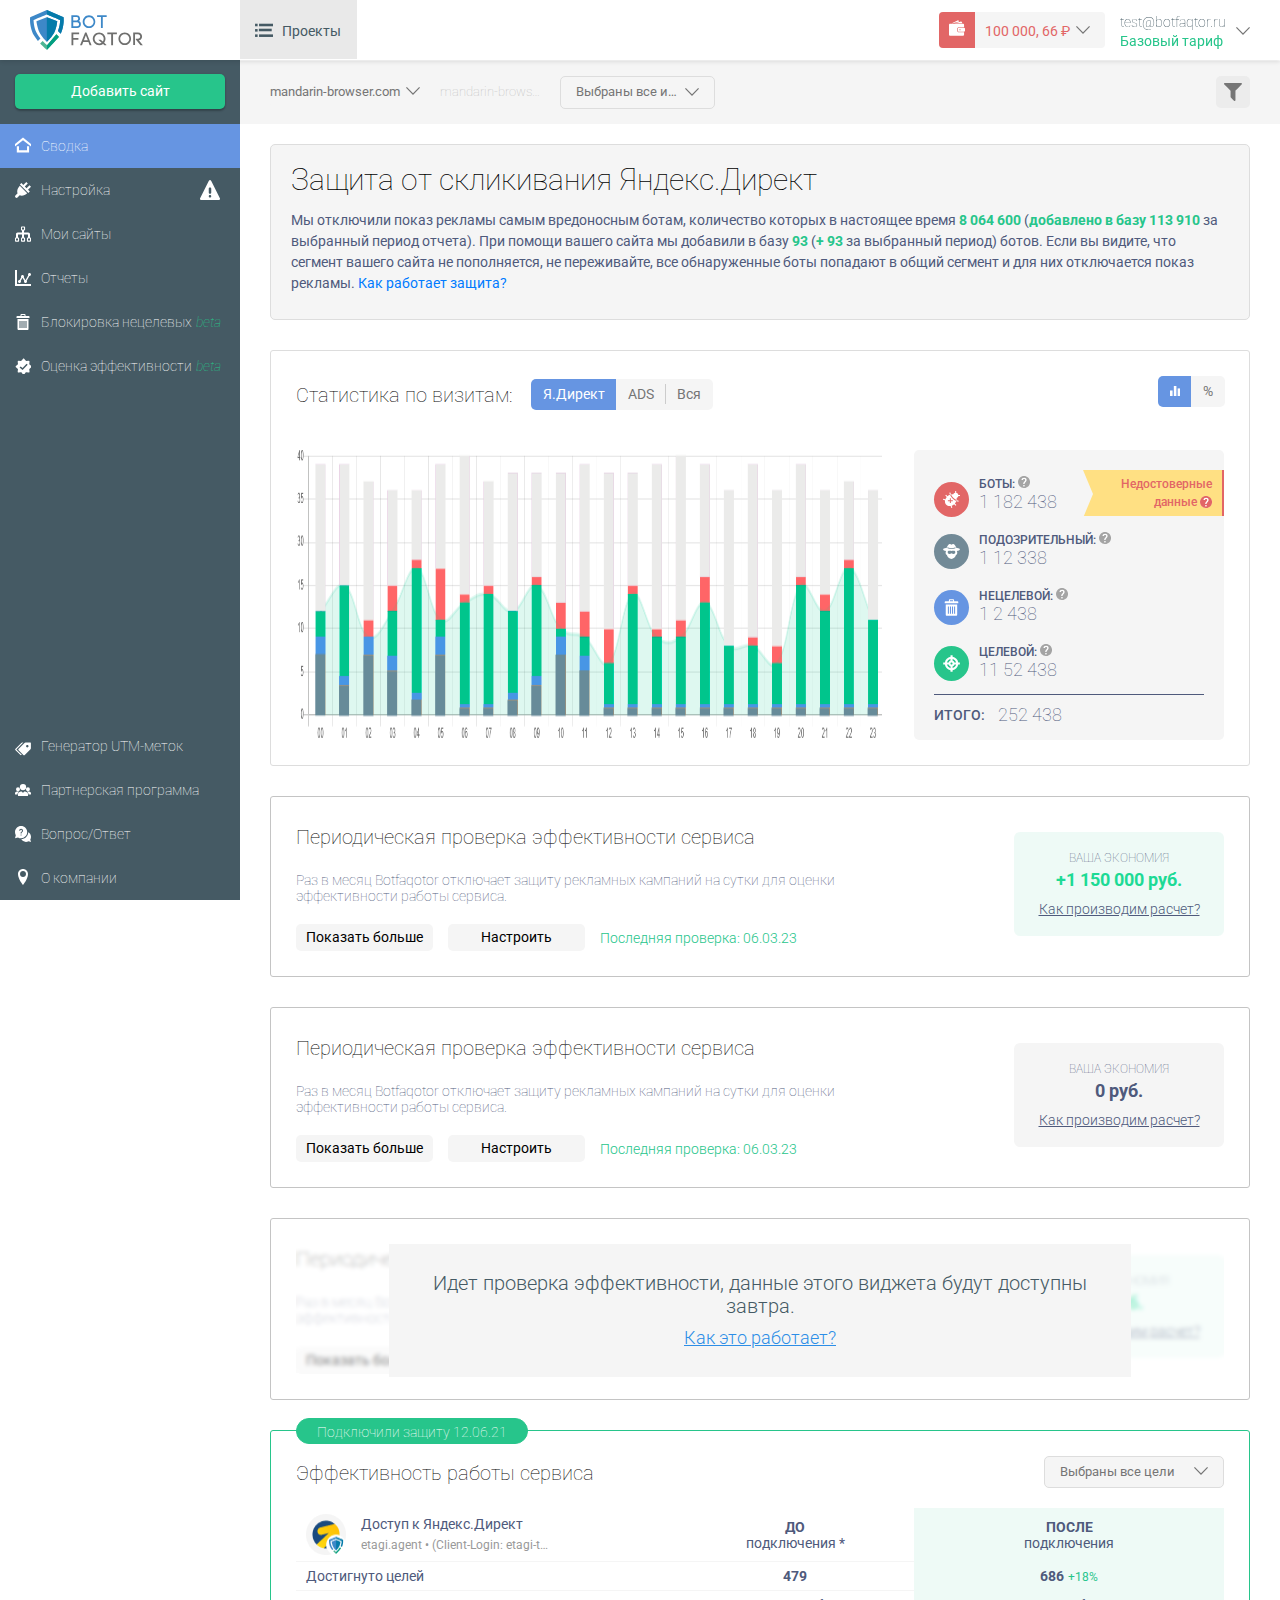
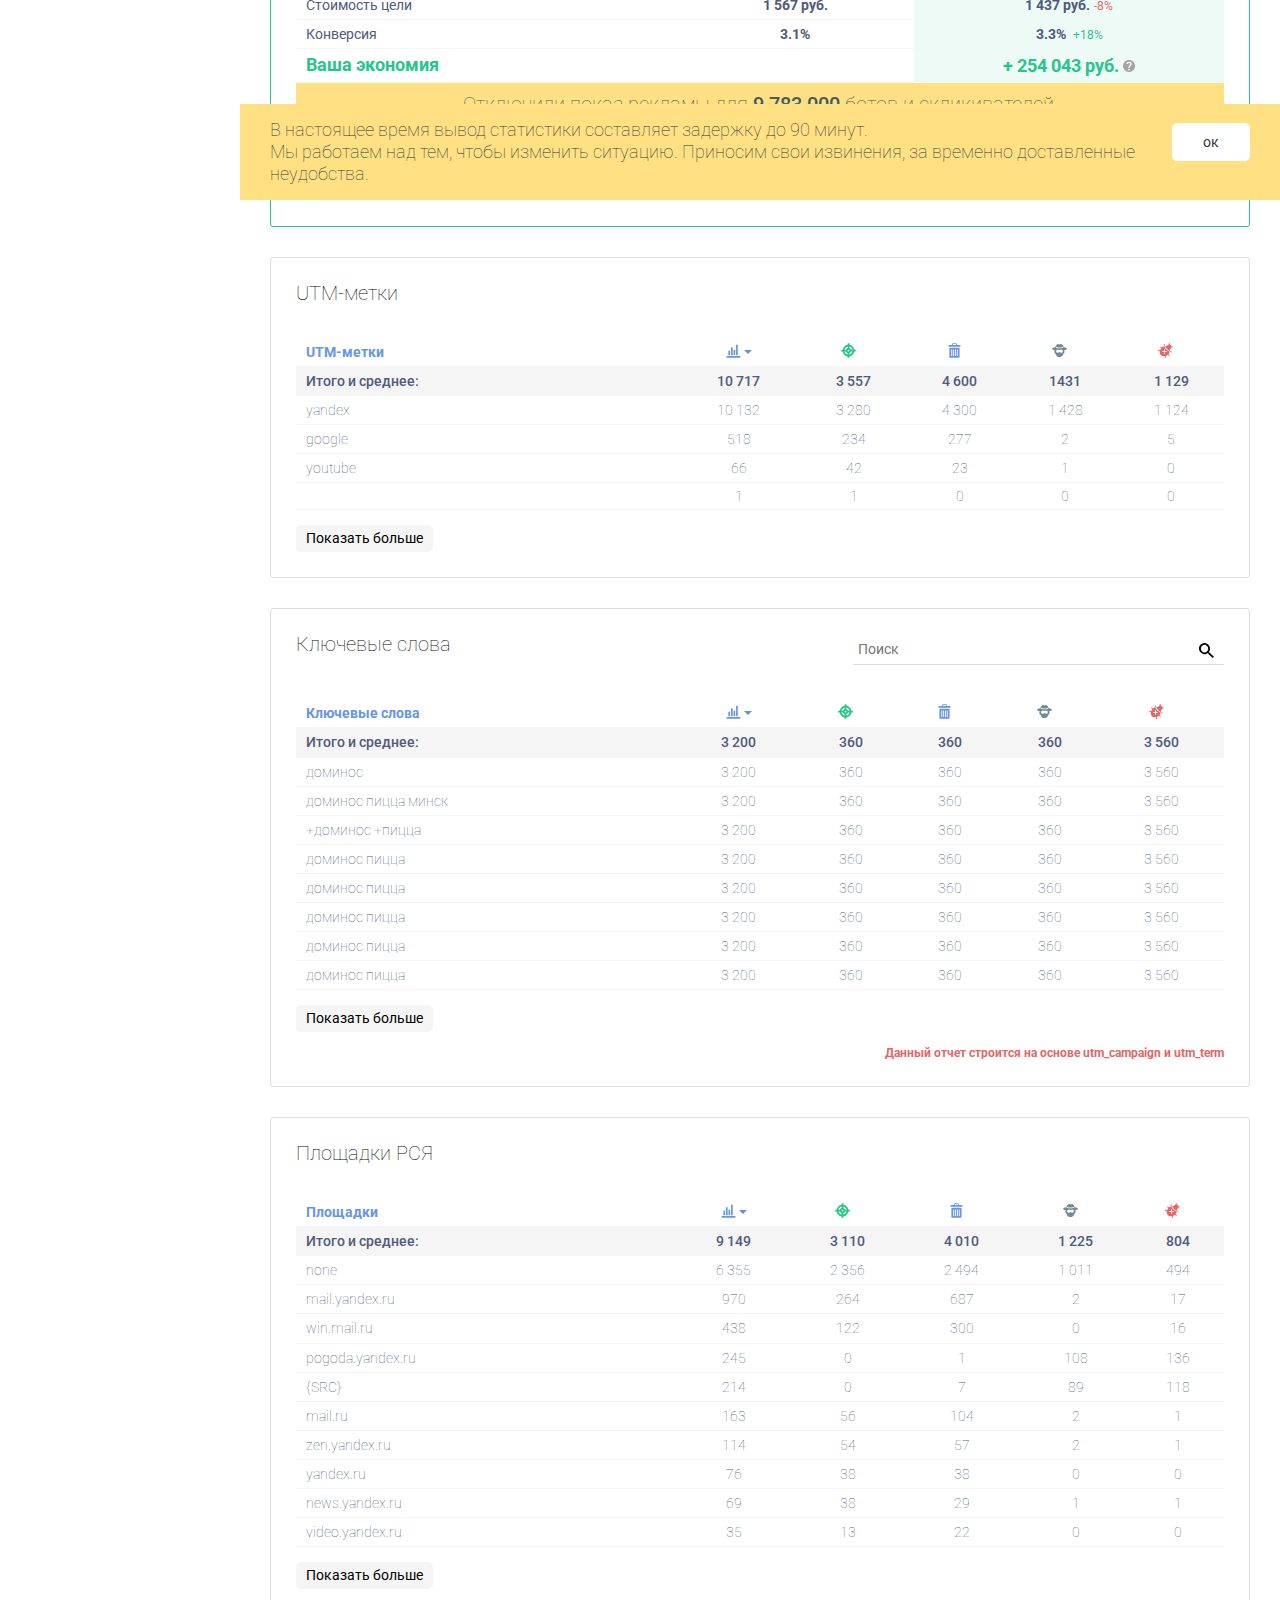
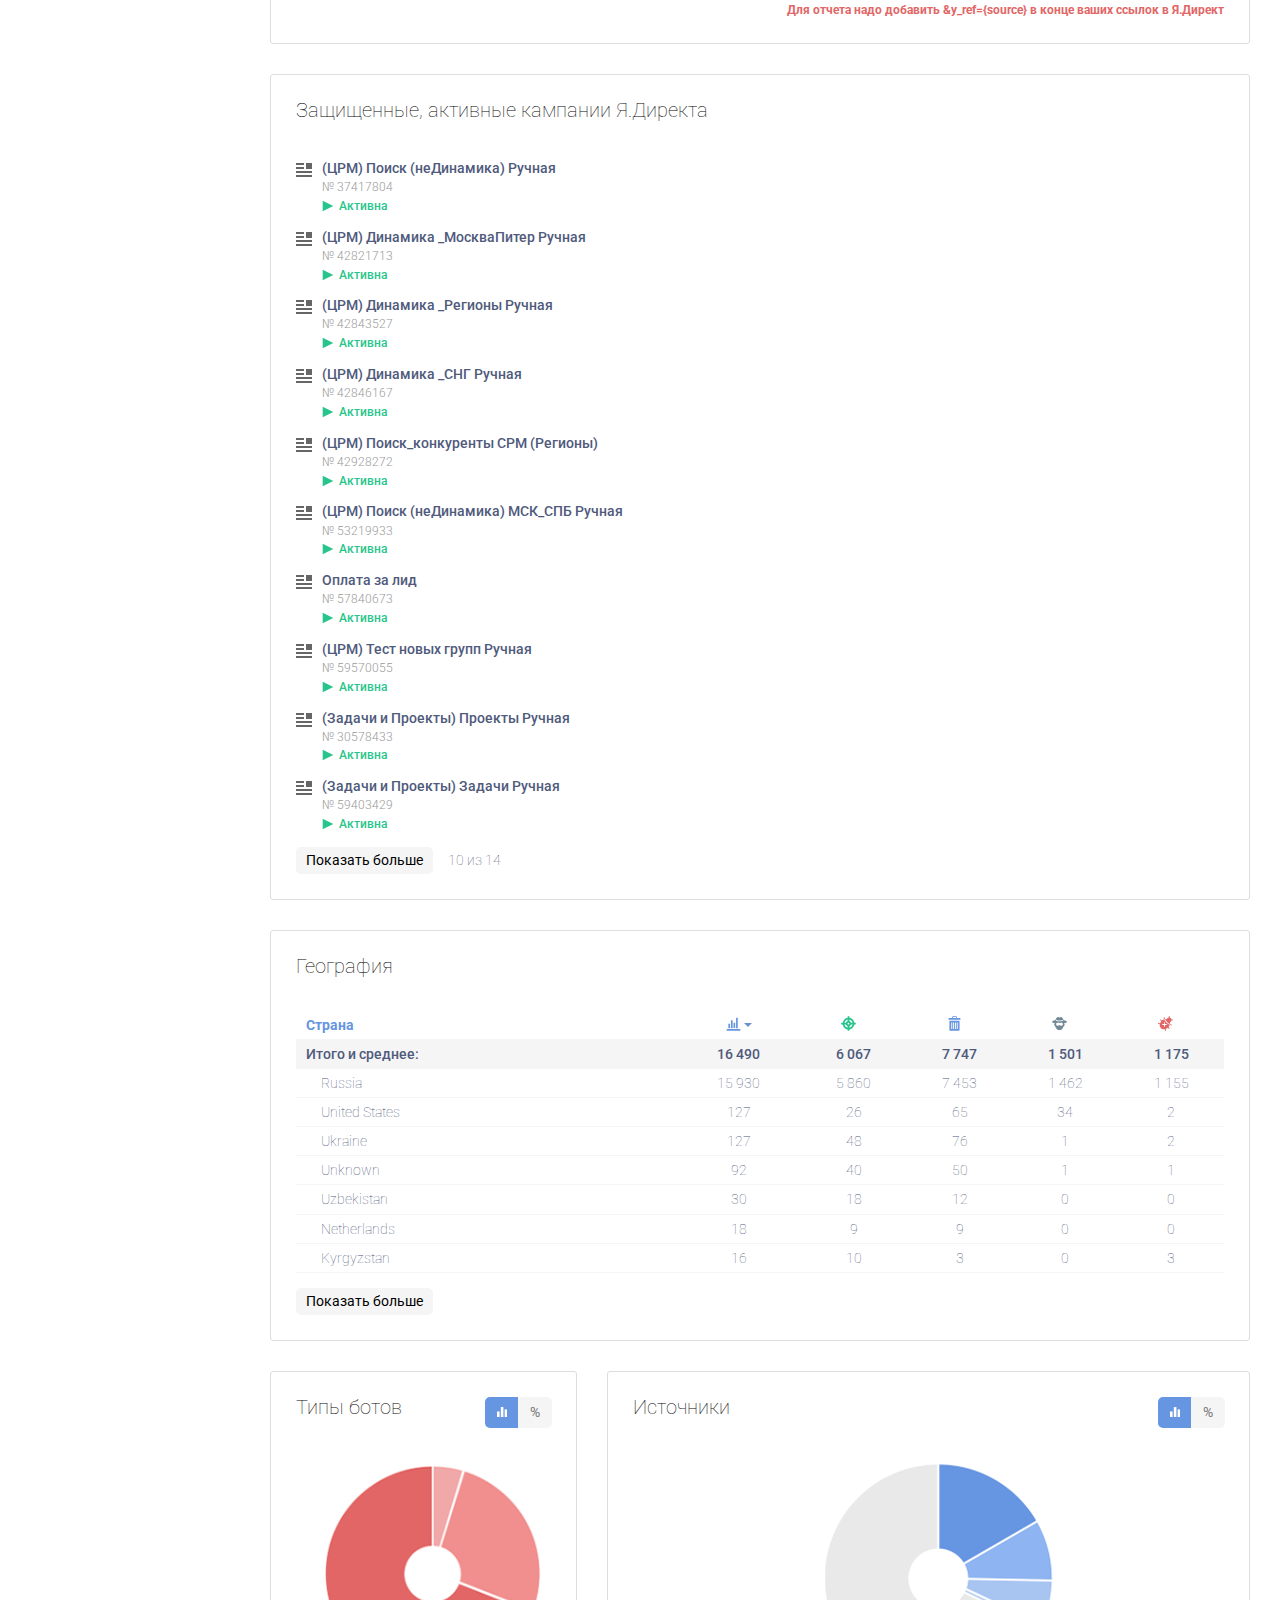
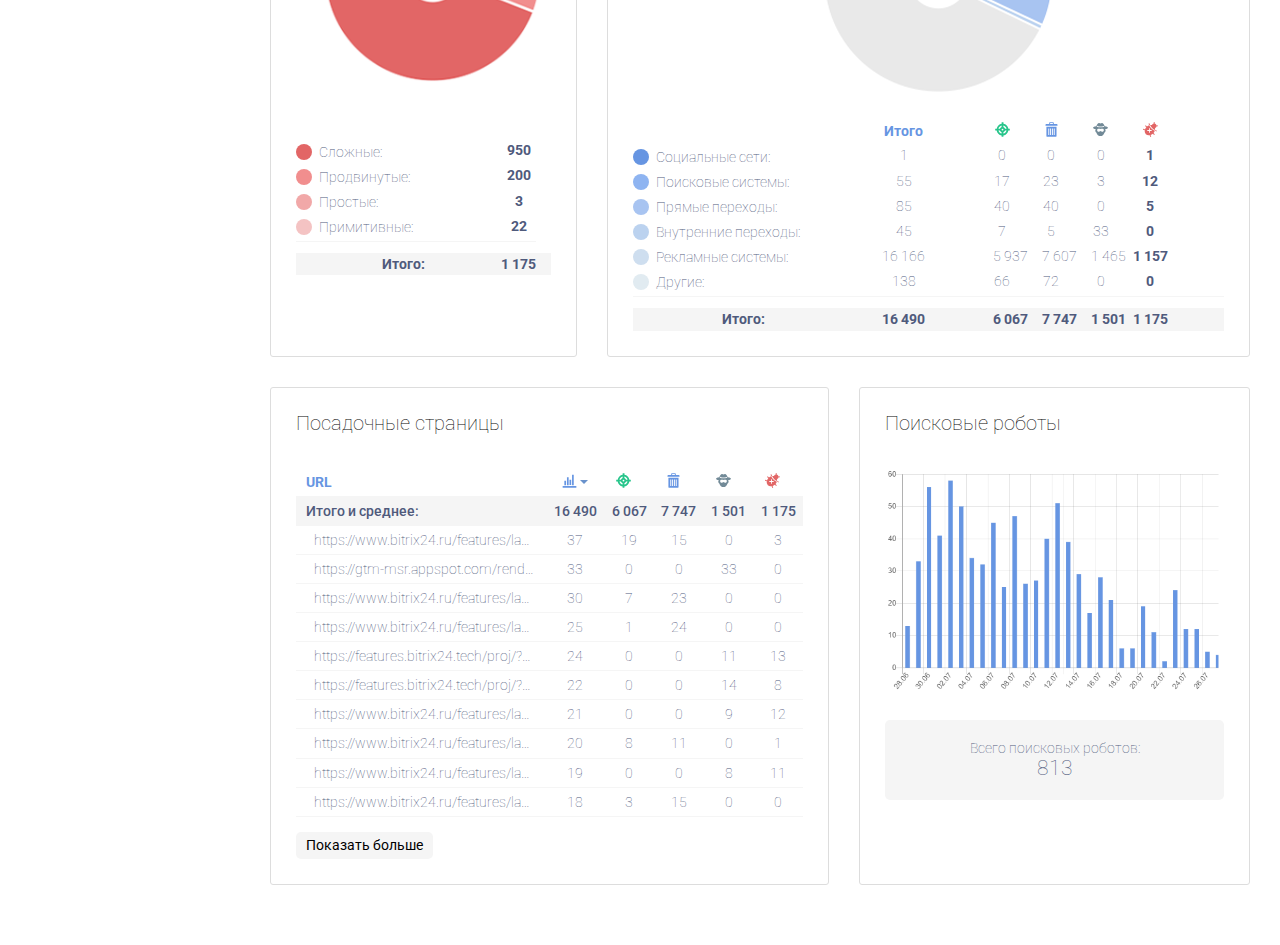
==== commit e6c450d5: "switch before on div" ====
--- a/direct-metrica/index.html
+++ b/direct-metrica/index.html
@@ -660,6 +660,7 @@
                                     </a>
                                 </div>
                                 <div class="ds-pcheck__content rotate-phone">
+                                    <div class="periodic-check--notyet-blur"></div>
                                     <div class="ds-pcheck__row">
                                         <div class="ds__check-left">
                                             <div class="row title-widget">
--- a/css/style.css
+++ b/css/style.css
@@ -4970,7 +4970,7 @@
 .periodic-check--highlight .ds-pcheck__info p{
     color: #1DDA95;
 }
-.periodic-check--notyet .ds-pcheck__content:before{
+.periodic-check--notyet .periodic-check--notyet-blur{
     content: '';
     position: absolute;
     width: 100%;
@@ -4978,7 +4978,8 @@
     top: 0;
     height: 100%;
     display: block;
-    backdrop-filter: blur(5px);
+    backdrop-filter: blur(2px);
+    -webkit-backdrop-filter: blur(2px);
     background: rgba(255,255,255,0.5);
     z-index: 50;
 }
@@ -5110,6 +5111,10 @@
     }
     .ds-pcheck__lastcheck{
         font-size: 12px;
+    }
+    .periodic__title{
+        font-size: 23px;
+        line-height: 29px;
     }
 }
 @media screen and (max-width: 475px){
@@ -18194,7 +18199,7 @@
     color: #333;
 }
 .periodic__how-span--green{
-    color: #27C58B;
+    color: #27C58B !important;
 }
 .periodic__how{
     background: #F5F5F5;
@@ -18305,12 +18310,71 @@
     line-height: 14px;
     color: #333;
     font-weight: 700;
+    display: flex;
+    align-items: center;
+    justify-content: center;
+    gap: 5px;
+}
+.periodic__protect-item p span{
+    font-size: 12px;
+    font-weight: 700;
+    color: #27C58B;
+    position: relative;
+    top: 3px;
 }
 .periodic__protect-box .periodic__protect-item:last-child{
     border-bottom: none;
 }
 .periodic__title{
     margin-bottom: 0;
+    line-height: 36px;
+    margin: 25px 0 15px;
+}
+.periodic-widget--notyet{
+    position: relative;
+}
+.periodic-widget--notyet:before{
+    content: '';
+    position: absolute;
+    left: 0;
+    top: -1%;
+    width: 100%;
+    height: 102%;
+    background: rgba(255,255,255,0.5);
+    backdrop-filter: blur(3px);
+    z-index: 1;
+}
+.pnotyet{
+    width: 90%;
+    min-height: 114px;
+    position: absolute;
+    left: 5%;
+    top: 50px;
+    background: #F5F5F5;
+    display: flex;
+    justify-content: center;
+    align-items: center;
+    flex-direction: column;
+    padding: 20px;
+    border: 1px solid #D2D2D2;
+    text-align: center;
+    z-index: 2;
+}
+.pnotyet p{
+    color: #455A64;
+    font-weight: 300;
+    font-size: 22px;
+    margin-bottom: 10px;
+}
+.pnotyet a{
+    color: #2D8EE7;
+    font-weight: 300;
+    font-size: 18px;
+}
+/**/
+.periodic__protect-saving--zero{
+    background: #F5F5F5;
+    color: #333;
 }
 /**/
 /**/
@@ -18334,6 +18398,12 @@
     display: flex;
     align-items: center;
     gap: 5px;
+    cursor: pointer;
+}
+.additional__boxes .checkbox img{
+    margin-right: 0;
+    position: relative;
+    bottom: -3px;
 }
 .additional .add-report-rca__text{
     margin-bottom: 22px;
@@ -18366,9 +18436,12 @@
     padding: 5px 40px;
     width: 200px;
     color: #333;
+    transition: 0.1s ease;
 }
 .additional__example-btn:hover{
-    color: #333;   
+    text-decoration: none;
+    background: #D4F3E8 ;
+    color: #333;
 }
 .additional__example-btn img{
     transform: rotate(180deg);
@@ -18386,14 +18459,37 @@
     align-items: center;
     max-width: 100%;
 }
+.additional__example-btn--active img{
+    transform: rotate(0);
+}
 .additional__rep img{
     max-width: 100%;
 }
+.periodic__how-title{
+    margin-bottom: 15px;
+    font-size: 21px;
+    color: #333;
+    font-weight: 400;
+}
+@media screen and (max-width: 1500px){
+    .additional-direct-setting .alert-posit{
+        margin-top: 0;
+    }
+    .additional__boxes{
+        flex-wrap: wrap;
+    }
+}
 @media screen and (max-width: 1400px){
+    .additional-direct-setting .col-7{
+        flex: 0 0 50%;
+        max-width: 50%;
+    }
+    .additional-direct-setting .col-5{
+        flex: 0 0 50%;
+        max-width: 50%;
+    }
     .additional__boxes{
-        flex-direction: column;
-        align-items: flex-start;
-        gap: 5px;
+        flex-wrap: wrap;
     }
 }
 @media screen and (max-width: 1240px){
@@ -18429,10 +18525,32 @@
         padding: 20px;
         gap: 10px;
     }
+    .additional-direct-setting .col-7{
+        flex: 0 0 100%;
+        max-width: 100%;
+    }
+    .additional-direct-setting .col-5{
+        flex: 0 0 100%;
+        max-width: 100%;
+    }
+    .additional-direct-setting .alert-posit{
+        margin-top: 20px;
+    }
+    .pnotyet p{
+        font-size: 18px;
+    }
+    .periodic__title{
+        font-size: 26px;
+        margin-bottom: 8px !important;
+    }
+    .periodic-check--notyet .ds-pcheck__content:before{
+        backdrop-filter: blur(5px);
+    }
 }
 @media screen and (max-width: 400px){
     .periodic__protect{
         flex-direction: column;
+        gap: 20px;
     }
     .periodic__protect-column{
         width: 100%;
@@ -18443,6 +18561,9 @@
     .additional .add-report-rca__row{
         flex-direction: column;
         align-items: flex-start;
+    }
+    .periodic__title{
+        font-size: 22px;
     }
 }
 /**/
